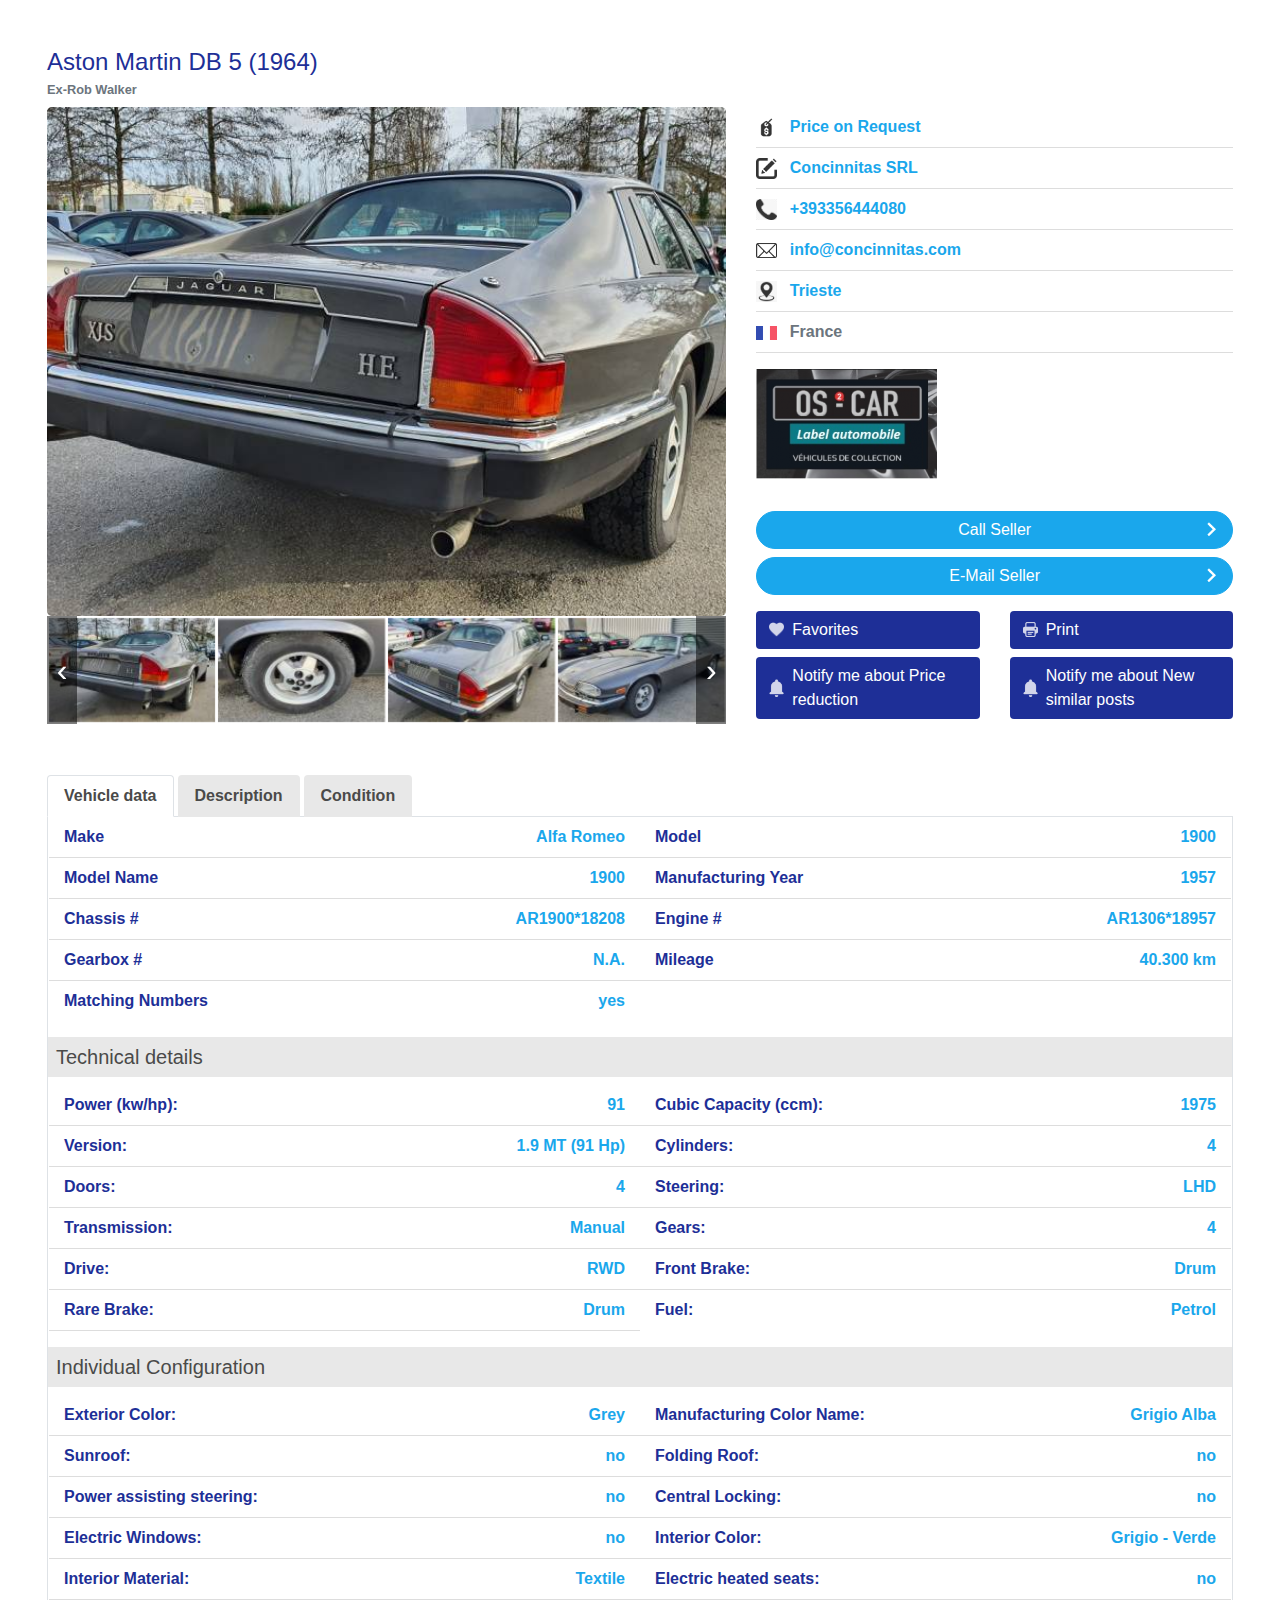
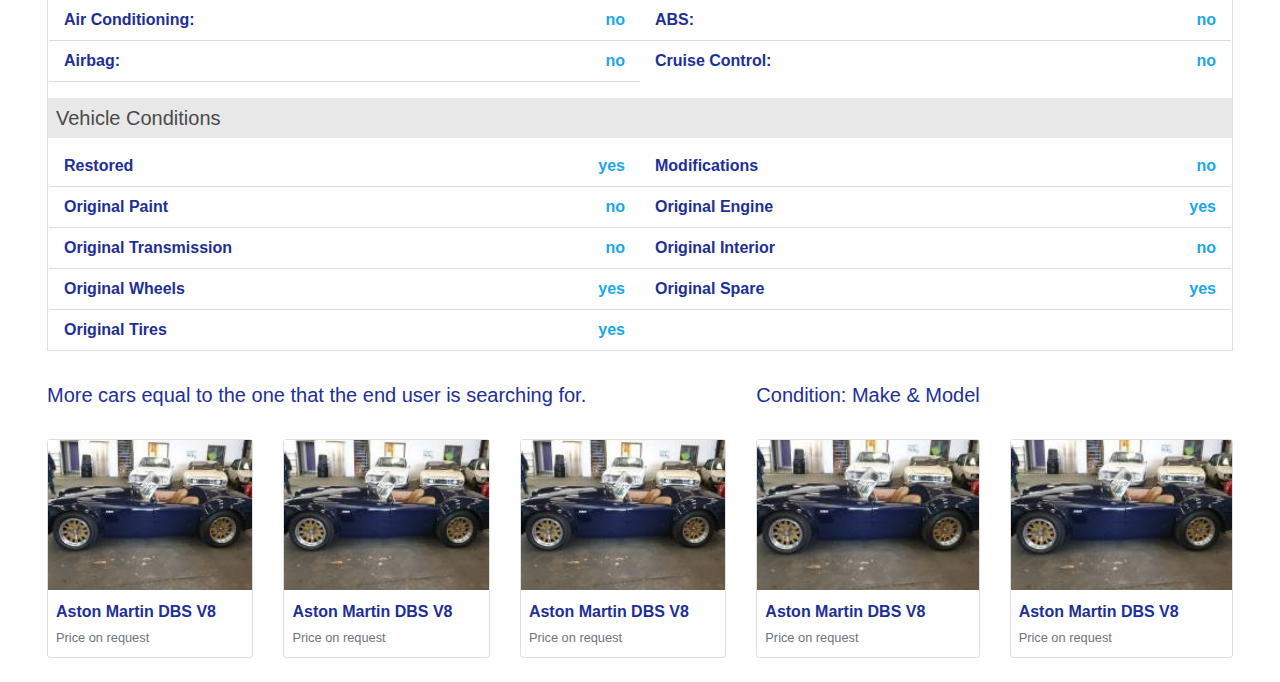
==== car-details.html @ 6ff7d3fe "add car details" ====
<!DOCTYPE html>
<html lang="en">

<head>
    <meta charset="UTF-8">
    <meta name="viewport" content="width=device-width, initial-scale=1.0">
    <link rel="stylesheet" href="css/libs/bootstrap.min.css">
    <link rel="stylesheet" href="css/libs/owl.carousel.min.css">
    <link rel="stylesheet" href="css/libs/owl.theme.default.min.css">
    <link rel="stylesheet" href="css/car-details.css">
    <title>Car Details</title>
</head>

<body>
    <!--Full width image-->
    <div class="image-full-width-container d-flex align-items-center justify-content-center">
        <img class="image" src="./imgs/car-details/1.jpg" alt="image">
    </div>


    <!--Start section_1 -->
    <section class="section_1 py-5">
        <div class="container">
            <h1 class="title h4 mb-0 main-color">Aston Martin DB 5 (1964)</h1>
            <small class="text-muted font-weight-600 mb-2 d-inline-block">Ex-Rob Walker</small>
            <div class="row justify-content-between">
                <!--Left Section (Image Gallery)-->
                <div class="col-md-7">
                    <!--Main Images-->
                    <div class="main-images overflow-hidden">
                        <div class="image w-100 active">
                            <img class="w-100 inner-img rounded-lg" src="./imgs/car-details/1.jpg" alt="image">
                            <img class="full-width p-2" src="./imgs/car-details/full-width.png" alt="open full width">
                        </div>
                        <div class="image w-100">
                            <img class="w-100 inner-img rounded-lg" src="./imgs/car-details/2.jpg" alt="image">
                            <img class="full-width p-2" src="./imgs/car-details/full-width.png" alt="open full width">
                        </div>
                        <div class="image w-100">
                            <img class="w-100 inner-img rounded-lg" src="./imgs/car-details/3.jpg" alt="image">
                            <img class="full-width p-2" src="./imgs/car-details/full-width.png" alt="open full width">
                        </div>
                        <div class="image w-100">
                            <img class="w-100 inner-img rounded-lg" src="./imgs/car-details/4.jpg" alt="image">
                            <img class="full-width p-2" src="./imgs/car-details/full-width.png" alt="open full width">
                        </div>
                        <div class="image w-100">
                            <img class="w-100 inner-img rounded-lg" src="./imgs/car-details/5.jpg" alt="image">
                            <img class="full-width p-2" src="./imgs/car-details/full-width.png" alt="open full width">
                        </div>
                        <div class="image w-100">
                            <img class="w-100 inner-img rounded-lg" src="./imgs/car-details/6.jpg" alt="image">
                            <img class="full-width p-2" src="./imgs/car-details/full-width.png" alt="open full width">
                        </div>
                        <div class="image w-100">
                            <img class="w-100 inner-img rounded-lg" src="./imgs/car-details/7.jpg" alt="image">
                            <img class="full-width p-2" src="./imgs/car-details/full-width.png" alt="open full width">
                        </div>
                    </div>
                    <!--Thumbnail Image-->
                    <div class="owl-carousel position-relative">
                        <div> <img class="image" src="./imgs/car-details/thumb_1.jpg" alt="image"> </div>
                        <div> <img class="image" src="./imgs/car-details/thumb_2.jpg" alt="image"> </div>
                        <div> <img class="image" src="./imgs/car-details/thumb_3.jpg" alt="image"> </div>
                        <div> <img class="image" src="./imgs/car-details/thumb_4.jpg" alt="image"> </div>
                        <div> <img class="image" src="./imgs/car-details/thumb_5.jpg" alt="image"> </div>
                        <div> <img class="image" src="./imgs/car-details/thumb_6.jpg" alt="image"> </div>
                        <div> <img class="image" src="./imgs/car-details/thumb_7.jpg" alt="image"> </div>
                    </div>
                </div>
                <!--Right Section-->
                <div class="col-md-5">
                    <ul class="list-unstyled list-items">
                        <li class="list-item py-2 font-weight-600">
                            <img class="icon mr-2" src="./imgs/car-details/price-icon.png" alt="icon">
                            <span class="text second-color">Price on Request</span>
                        </li>
                        <li class="list-item py-2 font-weight-600">
                            <img class="icon mr-2" src="./imgs/car-details/name-icon.png" alt="icon">
                            <span class="text second-color">Concinnitas SRL</span>
                        </li>
                        <li class="list-item py-2 font-weight-600">
                            <img class="icon mr-2" src="./imgs/car-details/phone-icon.png" alt="icon">
                            <span class="text second-color">+393356444080</span>
                        </li>
                        <li class="list-item py-2 font-weight-600">
                            <img class="icon mr-2" src="./imgs/car-details/email-icon.png" alt="icon">
                            <span class="text second-color">info@concinnitas.com</span>
                        </li>
                        <li class="list-item py-2 font-weight-600">
                            <img class="icon mr-2" src="./imgs/car-details/location-icon.png" alt="icon">
                            <span class="text second-color">Trieste</span>
                        </li>
                        <li class="list-item py-2 font-weight-600">
                            <img class="icon mr-2" src="./imgs/car-details/fr.png" alt="fr">
                            <span class="text font-weight-bold text-secondary">France</span>
                        </li>
                        <li class="list-item py-3 font-weight-600">
                            <img src="./imgs/car-details/logo.png" alt="logo">
                        </li>
                    </ul>
                    <!--Principal buttons-->
                    <div class="principal-buttons mb-3">
                        <a class="btn btn-primary btn-block rounded-pill mb-2 text-white position-relative">
                            Call Seller
                            <img class="chev-right" src="./imgs/car-details/chev-right.png" alt="chevron right">
                        </a>
                        <a class="btn btn-primary btn-block rounded-pill mb-2 text-white position-relative">
                            E-Mail Seller
                            <img class="chev-right" src="./imgs/car-details/chev-right.png" alt="chevron right">
                        </a>
                    </div>
                    <!--Secondary buttons-->
                    <div class="secondary-buttons">
                        <div class="row">
                            <!--button #1-->
                            <div class="col-6">
                                <a class="btn btn-block mb-2 text-white text-left d-flex align-items-center">
                                    <img class="icon mr-2" src="./imgs/car-details/favorite-icon.png" alt="favorite">
                                    Favorites
                                </a>
                            </div>
                            <!--button #2-->
                            <div class="col-6">
                                <a class="btn btn-block mb-2 text-white text-left d-flex align-items-center">
                                    <img class="icon mr-2" src="./imgs/car-details/print-icon.png" alt="favorite">
                                    Print
                                </a>
                            </div>
                            <!--button #3-->
                            <div class="col-6">
                                <a class="btn btn-block mb-2 text-white text-left d-flex align-items-center">
                                    <img class="icon mr-2" src="./imgs/car-details/notify-icon.png" alt="favorite">
                                    Notify me about Price reduction
                                </a>
                            </div>
                            <!--button #4-->
                            <div class="col-6">
                                <a class="btn btn-block mb-2 text-white text-left d-flex align-items-center">
                                    <img class="icon mr-2" src="./imgs/car-details/notify-icon.png" alt="favorite">
                                    Notify me about New similar posts
                                </a>
                            </div>
                        </div>
                    </div>
                </div>
            </div>
        </div>
    </section>
    <!--End section_1 -->


    <!--Start section_2-->
    <section class="section_2">
        <div class="container">
            <ul class="nav nav-tabs" id="myTab" role="tablist">
                <li class="nav-item mr-1" role="presentation">
                    <a class="nav-link font-weight-600 active" id="vehicle-data-tab" data-toggle="tab" href="#vehicle-data" role="tab"
                        aria-controls="vehicle-data" aria-selected="true">Vehicle data</a>
                </li>
                <li class="nav-item mr-1" role="presentation">
                    <a class="nav-link font-weight-600" id="description-tab" data-toggle="tab" href="#description" role="tab"
                        aria-controls="description" aria-selected="false">Description</a>
                </li>
                <li class="nav-item mr-1" role="presentation">
                    <a class="nav-link font-weight-600" id="condition-tab" data-toggle="tab" href="#condition" role="tab"
                        aria-controls="condition" aria-selected="false">Condition</a>
                </li>
            </ul>
            <div class="tab-content border-left border-right border-bottom mb-2" id="myTabContent">
                <!--Vehicle data Tab Content-->
                <div class="tab-pane fade show active" id="vehicle-data" role="tabpanel" aria-labelledby="vehicle-data-tab">
                    <!--Vehicle data-->
                    <ul class="list-items list-unstyled px-3 mb-0 row">
                        <li class="py-2 list_item d-flex justify-content-between col-6">
                            <span class="left-txt main-color font-weight-600">Make</span>
                            <span class="right-txt second-color font-weight-600">Alfa Romeo</span>
                        </li>
                        <li class="py-2 list_item d-flex justify-content-between col-6">
                            <span class="left-txt main-color font-weight-600">Model</span>
                            <span class="right-txt second-color font-weight-600">1900</span>
                        </li>
                        <li class="py-2 list_item d-flex justify-content-between col-6">
                            <span class="left-txt main-color font-weight-600">Model Name</span>
                            <span class="right-txt second-color font-weight-600">1900</span>
                        </li>
                        <li class="py-2 list_item d-flex justify-content-between col-6">
                            <span class="left-txt main-color font-weight-600">Manufacturing Year</span>
                            <span class="right-txt second-color font-weight-600">1957</span>
                        </li>
                        <li class="py-2 list_item d-flex justify-content-between col-6">
                            <span class="left-txt main-color font-weight-600">Chassis #</span>
                            <span class="right-txt second-color font-weight-600">AR1900*18208</span>
                        </li>
                        <li class="py-2 list_item d-flex justify-content-between col-6">
                            <span class="left-txt main-color font-weight-600">Engine #</span>
                            <span class="right-txt second-color font-weight-600">AR1306*18957</span>
                        </li>
                        <li class="py-2 list_item d-flex justify-content-between col-6">
                            <span class="left-txt main-color font-weight-600">Gearbox #</span>
                            <span class="right-txt second-color font-weight-600">N.A.</span>
                        </li>
                        <li class="py-2 list_item d-flex justify-content-between col-6">
                            <span class="left-txt main-color font-weight-600">Mileage</span>
                            <span class="right-txt second-color font-weight-600">40.300 km</span>
                        </li>
                        <li class="py-2 list_item d-flex justify-content-between col-6">
                            <span class="left-txt main-color font-weight-600">Matching Numbers</span>
                            <span class="right-txt second-color font-weight-600">yes</span>
                        </li>
                    </ul>
                    <!--Technical details-->
                    <h3 class="title h5 px-2 py-2 mt-3">Technical details</h3>
                    <ul class="list-items list-unstyled px-3 mb-0 row">
                        <li class="py-2 list_item d-flex justify-content-between col-6">
                            <span class="left-txt main-color font-weight-600">Power (kw/hp):</span>
                            <span class="right-txt second-color font-weight-600">91</span>
                        </li>
                        <li class="py-2 list_item d-flex justify-content-between col-6">
                            <span class="left-txt main-color font-weight-600">Cubic Capacity (ccm):</span>
                            <span class="right-txt second-color font-weight-600">1975</span>
                        </li>
                        <li class="py-2 list_item d-flex justify-content-between col-6">
                            <span class="left-txt main-color font-weight-600">Version:</span>
                            <span class="right-txt second-color font-weight-600">1.9 MT (91 Hp)</span>
                        </li>
                        <li class="py-2 list_item d-flex justify-content-between col-6">
                            <span class="left-txt main-color font-weight-600">Cylinders:</span>
                            <span class="right-txt second-color font-weight-600">4</span>
                        </li>
                        <li class="py-2 list_item d-flex justify-content-between col-6">
                            <span class="left-txt main-color font-weight-600">Doors:</span>
                            <span class="right-txt second-color font-weight-600">4</span>
                        </li>
                        <li class="py-2 list_item d-flex justify-content-between col-6">
                            <span class="left-txt main-color font-weight-600">Steering:</span>
                            <span class="right-txt second-color font-weight-600">LHD</span>
                        </li>
                        <li class="py-2 list_item d-flex justify-content-between col-6">
                            <span class="left-txt main-color font-weight-600">Transmission:</span>
                            <span class="right-txt second-color font-weight-600">Manual</span>
                        </li>
                        <li class="py-2 list_item d-flex justify-content-between col-6">
                            <span class="left-txt main-color font-weight-600">Gears:</span>
                            <span class="right-txt second-color font-weight-600">4</span>
                        </li>
                        <li class="py-2 list_item d-flex justify-content-between col-6">
                            <span class="left-txt main-color font-weight-600">Drive:</span>
                            <span class="right-txt second-color font-weight-600">RWD</span>
                        </li>
                        <li class="py-2 list_item d-flex justify-content-between col-6">
                            <span class="left-txt main-color font-weight-600">Front Brake:</span>
                            <span class="right-txt second-color font-weight-600">Drum</span>
                        </li>
                        <li class="py-2 list_item d-flex justify-content-between col-6">
                            <span class="left-txt main-color font-weight-600">Rare Brake:</span>
                            <span class="right-txt second-color font-weight-600">Drum</span>
                        </li>
                        <li class="py-2 list_item d-flex justify-content-between col-6">
                            <span class="left-txt main-color font-weight-600">Fuel:</span>
                            <span class="right-txt second-color font-weight-600">Petrol</span>
                        </li>
                    </ul>
                    <!--Individual Configuration-->
                    <h3 class="title h5 px-2 py-2 mt-3">Individual Configuration</h3>
                    <ul class="list-items list-unstyled px-3 mb-0 row">
                        <li class="py-2 list_item d-flex justify-content-between col-6">
                            <span class="left-txt main-color font-weight-600">Exterior Color:</span>
                            <span class="right-txt second-color font-weight-600">Grey</span>
                        </li>
                        <li class="py-2 list_item d-flex justify-content-between col-6">
                            <span class="left-txt main-color font-weight-600">Manufacturing Color Name:</span>
                            <span class="right-txt second-color font-weight-600">Grigio Alba</span>
                        </li>
                        <li class="py-2 list_item d-flex justify-content-between col-6">
                            <span class="left-txt main-color font-weight-600">Sunroof:</span>
                            <span class="right-txt second-color font-weight-600">no</span>
                        </li>
                        <li class="py-2 list_item d-flex justify-content-between col-6">
                            <span class="left-txt main-color font-weight-600">Folding Roof:</span>
                            <span class="right-txt second-color font-weight-600">no</span>
                        </li>
                        <li class="py-2 list_item d-flex justify-content-between col-6">
                            <span class="left-txt main-color font-weight-600">Power assisting steering:</span>
                            <span class="right-txt second-color font-weight-600">no</span>
                        </li>
                        <li class="py-2 list_item d-flex justify-content-between col-6">
                            <span class="left-txt main-color font-weight-600">Central Locking:</span>
                            <span class="right-txt second-color font-weight-600">no</span>
                        </li>
                        <li class="py-2 list_item d-flex justify-content-between col-6">
                            <span class="left-txt main-color font-weight-600">Electric Windows:</span>
                            <span class="right-txt second-color font-weight-600">no</span>
                        </li>
                        <li class="py-2 list_item d-flex justify-content-between col-6">
                            <span class="left-txt main-color font-weight-600">Interior Color:</span>
                            <span class="right-txt second-color font-weight-600">Grigio - Verde</span>
                        </li>
                        <li class="py-2 list_item d-flex justify-content-between col-6">
                            <span class="left-txt main-color font-weight-600">Interior Material:</span>
                            <span class="right-txt second-color font-weight-600">Textile</span>
                        </li>
                        <li class="py-2 list_item d-flex justify-content-between col-6">
                            <span class="left-txt main-color font-weight-600">Electric heated seats:</span>
                            <span class="right-txt second-color font-weight-600">no</span>
                        </li>
                        <li class="py-2 list_item d-flex justify-content-between col-6">
                            <span class="left-txt main-color font-weight-600">Air Conditioning:</span>
                            <span class="right-txt second-color font-weight-600">no</span>
                        </li>
                        <li class="py-2 list_item d-flex justify-content-between col-6">
                            <span class="left-txt main-color font-weight-600">ABS:</span>
                            <span class="right-txt second-color font-weight-600">no</span>
                        </li>
                        <li class="py-2 list_item d-flex justify-content-between col-6">
                            <span class="left-txt main-color font-weight-600">Airbag:</span>
                            <span class="right-txt second-color font-weight-600">no</span>
                        </li>
                        <li class="py-2 list_item d-flex justify-content-between col-6">
                            <span class="left-txt main-color font-weight-600">Cruise Control:</span>
                            <span class="right-txt second-color font-weight-600">no</span>
                        </li>
                    </ul>
                    <!--Vehicle Conditions-->
                    <h3 class="title h5 px-2 py-2 mt-3">Vehicle Conditions</h3>
                    <ul class="list-items list-unstyled px-3 mb-0 row">
                        <li class="py-2 list_item d-flex justify-content-between col-6">
                            <span class="left-txt main-color font-weight-600">Restored</span>
                            <span class="right-txt second-color font-weight-600">yes</span>
                        </li>
                        <li class="py-2 list_item d-flex justify-content-between col-6">
                            <span class="left-txt main-color font-weight-600">Modifications</span>
                            <span class="right-txt second-color font-weight-600">no</span>
                        </li>
                        <li class="py-2 list_item d-flex justify-content-between col-6">
                            <span class="left-txt main-color font-weight-600">Original Paint</span>
                            <span class="right-txt second-color font-weight-600">no</span>
                        </li>
                        <li class="py-2 list_item d-flex justify-content-between col-6">
                            <span class="left-txt main-color font-weight-600">Original Engine</span>
                            <span class="right-txt second-color font-weight-600">yes</span>
                        </li>
                        <li class="py-2 list_item d-flex justify-content-between col-6">
                            <span class="left-txt main-color font-weight-600">Original Transmission</span>
                            <span class="right-txt second-color font-weight-600">no</span>
                        </li>
                        <li class="py-2 list_item d-flex justify-content-between col-6">
                            <span class="left-txt main-color font-weight-600">Original Interior</span>
                            <span class="right-txt second-color font-weight-600">no</span>
                        </li>
                        <li class="py-2 list_item d-flex justify-content-between col-6">
                            <span class="left-txt main-color font-weight-600">Original Wheels</span>
                            <span class="right-txt second-color font-weight-600">yes</span>
                        </li>
                        <li class="py-2 list_item d-flex justify-content-between col-6">
                            <span class="left-txt main-color font-weight-600">Original Spare</span>
                            <span class="right-txt second-color font-weight-600">yes</span>
                        </li>
                        <li class="py-2 list_item d-flex justify-content-between col-6">
                            <span class="left-txt main-color font-weight-600">Original Tires</span>
                            <span class="right-txt second-color font-weight-600">yes</span>
                        </li>
                    </ul>
                </div>
                <!--description Tab Content-->
                <div class="tab-pane fade" id="description" role="tabpanel" aria-labelledby="description-tab">
                    <p class="second-color font-weight-600 p-3">
                        Alfa 1900 Super del 1957, elegibile Mille Miglia, Asi Targa Oro con targhe nere originali TS, libretto originale , libretto uso manutenzione, libretto delle riparazioni. E' un'esemplare straordinario con originali 40.300km da nuova, da noi conosciuto da 40anni, da almeno 30 ricoverata in esposizione in una concessionaria Alfa Romeo del Friuli. E' stata totalmente restaurata e tutto documentato, in quanto la Concessionaria dopo la chiusura ha lasciato la vettura ferma all'aperto per circa un anno. Non esiste un esemplare in queste condizioni!!!!. Vettura pronta all'uso. Recentissima omologazione FIVA
                    </p>
                </div>
                <!--condition Tab Content-->
                <div class="tab-pane fade" id="condition" role="tabpanel" aria-labelledby="condition-tab">
                    
                    <ul class="list-items list-unstyled px-3 mb-0 row">
                        <li class="py-2 list_item d-flex justify-content-between col-6">
                            <span class="left-txt main-color font-weight-600">Report:</span>
                            <span class="right-txt second-color font-weight-600">available</span>
                        </li>
                        <li class="py-2 list_item d-flex justify-content-between col-6">
                            <span class="left-txt main-color font-weight-600">Documents:</span>
                            <span class="right-txt second-color font-weight-600"></span>
                        </li>
                        <li class="py-2 list_item d-flex justify-content-between col-6">
                            <span class="left-txt main-color font-weight-600">Accident-free:</span>
                            <span class="right-txt second-color font-weight-600">yes</span>
                        </li>
                    </ul>
                    <!--Registrations-->
                    <h3 class="title h5 px-2 py-2 mt-3">Registrations</h3>
                    <ul class="list-items list-unstyled px-3 mb-0 row">
                        <li class="py-2 list_item d-flex justify-content-between col-6">
                            <span class="left-txt main-color font-weight-600">MOT:</span>
                            <span class="right-txt second-color font-weight-600">yes</span>
                        </li>
                        <li class="py-2 list_item d-flex justify-content-between col-6">
                            <span class="left-txt main-color font-weight-600">Historic License Plate:</span>
                            <span class="right-txt second-color font-weight-600">yes</span>
                        </li>
                        <li class="py-2 list_item d-flex justify-content-between col-6">
                            <span class="left-txt main-color font-weight-600">FIVA:</span>
                            <span class="right-txt second-color font-weight-600">yes</span>
                        </li>
                        <li class="py-2 list_item d-flex justify-content-between col-6">
                            <span class="left-txt main-color font-weight-600">FIA:</span>
                            <span class="right-txt second-color font-weight-600">n.a</span>
                        </li>
                    </ul>
                </div>
            </div>
        </div>
    </section>
    <!--End section_2-->


    <!--Start section_3-->
    <section class="section_3 py-4">
        <div class="container">
            <div class="row">
                <div class="col-lg-7 mb-3">
                    <h2 class="h5 main-color">More cars equal to the one that the end user is searching for.</h2>
                </div>
                <div class="col-lg-5 mb-3 d-none d-lg-block">
                    <h2 class="h5 main-color mb-3">Condition: Make & Model</h2>
                </div>
            </div>
            <div class="row">
                <!--Left Images-->
                <div class="col-lg-7 mb-4 mb-lg-0">
                    <div class="row h-100">
                        <!--Item #1-->
                        <div class="col-sm-4 mb-3 mb-sm-0">
                            <div class="card">
                                <div class="image">
                                    <img class="w-100" src="./imgs/car-details/image.jpg" alt="car">
                                </div>
                                <div class="px-2 py-2">
                                    <a href="#" class="main-color font-weight-600 h6 my-1 d-block">Aston Martin DBS V8</a>
                                    <small class="text-muted">Price on request</small>
                                </div>
                            </div>
                        </div>
                        <!--Item #2-->
                        <div class="col-sm-4 mb-3 mb-sm-0">
                            <div class="card">
                                <div class="image">
                                    <img class="w-100" src="./imgs/car-details/image.jpg" alt="car">
                                </div>
                                <div class="px-2 py-2">
                                    <a href="#" class="main-color font-weight-600 h6 my-1 d-block">Aston Martin DBS V8</a>
                                    <small class="text-muted">Price on request</small>
                                </div>
                            </div>
                        </div>
                        <!--Item #3-->
                        <div class="col-sm-4 mb-3 mb-sm-0">
                            <div class="card">
                                <div class="image">
                                    <img class="w-100" src="./imgs/car-details/image.jpg" alt="car">
                                </div>
                                <div class="px-2 py-2">
                                    <a href="#" class="main-color font-weight-600 h6 my-1 d-block">Aston Martin DBS V8</a>
                                    <small class="text-muted">Price on request</small>
                                </div>
                            </div>
                        </div>
                    </div>
                </div>
                <!--Right Images-->
                <div class="col-lg-5">
                    <h2 class="h5 main-color mb-3 d-block d-lg-none">Condition: Make & Model</h2>
                    <div class="row h-100">
                        <!--Item #1-->
                        <div class="col-sm-6 mb-3 mb-sm-0">
                            <div class="card">
                                <div class="image">
                                    <img class="w-100" src="./imgs/car-details/image.jpg" alt="car">
                                </div>
                                <div class="px-2 py-2">
                                    <a href="#" class="main-color font-weight-600 h6 my-1 d-block">Aston Martin DBS V8</a>
                                    <small class="text-muted">Price on request</small>
                                </div>
                            </div>
                        </div>
                        <!--Item #2-->
                        <div class="col-sm-6 mb-3 mb-sm-0">
                            <div class="card">
                                <div class="image">
                                    <img class="w-100" src="./imgs/car-details/image.jpg" alt="car">
                                </div>
                                <div class="px-2 py-2">
                                    <a href="#" class="main-color font-weight-600 h6 my-1 d-block">Aston Martin DBS V8</a>
                                    <small class="text-muted">Price on request</small>
                                </div>
                            </div>
                        </div>
                    </div>
                </div>
            </div>
        </div>
    </section>
    <!--End section_3-->


    <script src="js/libs/jquery-3.3.1.min.js"></script>
    <script src="js/libs/popper.min.js"></script>
    <script src="js/libs/bootstrap.min.js"></script>
    <script src="js/libs/owl.carousel.min.js"></script>
    <script src="js/custom.js"></script>
</body>

</html>
---- css/car-details.css ----
@media(min-width: 1200px) {
    .container {
        margin: 0 auto;
        max-width: 95%;
    }
}
@media(min-width: 576px) and (max-width: 1199px) {
    .container {
        margin: 0 auto;
        max-width: 95%;
    }
}
.font-weight-600
{
    font-weight: 600;
}
.main-color
{
    color: #1d2f97;
}
.second-color
{
    color: #1aa7ec;
}
.btn-primary,
.btn-primary:hover,
.btn-primary:active
{
    background-color: #1aa7ec !important;
    border-color: #1aa7ec !important;
    outline: none;
    box-shadow: none;
}

.image-full-width-container
{
    position: fixed;
    top: 0;
    left: 0;
    width: 100%;
    height: 100%;
    background-color: rgba(0,0,0,.8);
    z-index: 9999;
    transform: scale(0);
    transition: .3s;
    opacity: 0;
}
.image-full-width-container.show
{
    transform: scale(1);
    opacity: 1;
}
.image-full-width-container .image
{
    max-width: 100%;
}



/*Start section_1*/
.section_1 .owl-carousel .owl-item img
{
    padding: .1rem;
}
.section_1 .owl-carousel .owl-nav button.owl-prev
{
    position: absolute;
    top: 0;
    left: 0;
    font-size: 2rem;
    background: rgba(0,0,0,.5);
    width: 30px;
    height: 100%;
    color: #fff;
}
.section_1 .owl-carousel .owl-nav button.owl-next
{
    position: absolute;
    top: 0;
    right: 0;
    font-size: 2rem;
    background: rgba(0,0,0,.5);
    width: 30px;
    height: 100%;
    color: #fff;
}


.section_1 .main-images
{
    position: relative;
    
}
.section_1 .icon
{
    width: 21px;
    opacity: .8;
}
.section_1 .main-images .image
{
    position: absolute;
    top: 0;
    left: 0;
    transform: translateX(-100%);
    transition: .3s;
}
.section_1 .main-images .image.active
{
    position: relative;
    transform: translateX(0);
}
.section_1 .main-images .image.active ~ .image
{
    transform: translateX(100%);
}
.section_1 .main-images .image .inner-img
{
    height: 100%;
    object-fit: cover;
}
.section_1 .main-images .full-width
{
    position: absolute;
    top: 50%;
    left: 50%;
    transform: translate(-50%, -50%);
    cursor: pointer;
    background: rgba(0,0,0,.5);
    width: 50px;
    opacity: 0;
    transition: .2s;
}
.section_1 .main-images:hover .full-width
{
    opacity: 1;
}
.section_1 .list-item
{
    border-bottom: 1px solid #ddd;
}
.section_1 .list-item:last-of-type
{
    border-bottom: none;
}
.section_1 .principal-buttons .chev-right
{
    width: 10px;
    position: absolute;
    top: 50%;
    right: 1rem;
    transform: translateY(-50%);
}
.section_1 .secondary-buttons .btn
{
    background-color: #1e2f97;
}
.section_1 .secondary-buttons .icon
{
    width: 15px;
}
/*End section_1*/

/*Start section_2*/
.section_2 .list_item
{
    border-bottom: 1px solid #ddd;
}
.section_2 .list_item:last-of-type
{
    border-bottom: none;
}
.section_2 .title
{
    background-color: #e8e8e8;
    color: #4a4a49;
}
.section_2 .nav-tabs .nav-link
{
    background-color: #e8e8e8;
    color: #4a4a49;
}
.section_2 .nav-tabs .nav-link.active
{
    background-color: transparent;
}
/*End section_2*/

/*Start section_3*/
.section_3 .image
{
    height: 150px;
}
.section_3 .image img
{
    height: 100%;
    object-fit: cover;
}
@media (min-width: 992px) {
    .section_3 .card
    {
        height: 100%;
    }
}
/*End section_3*/
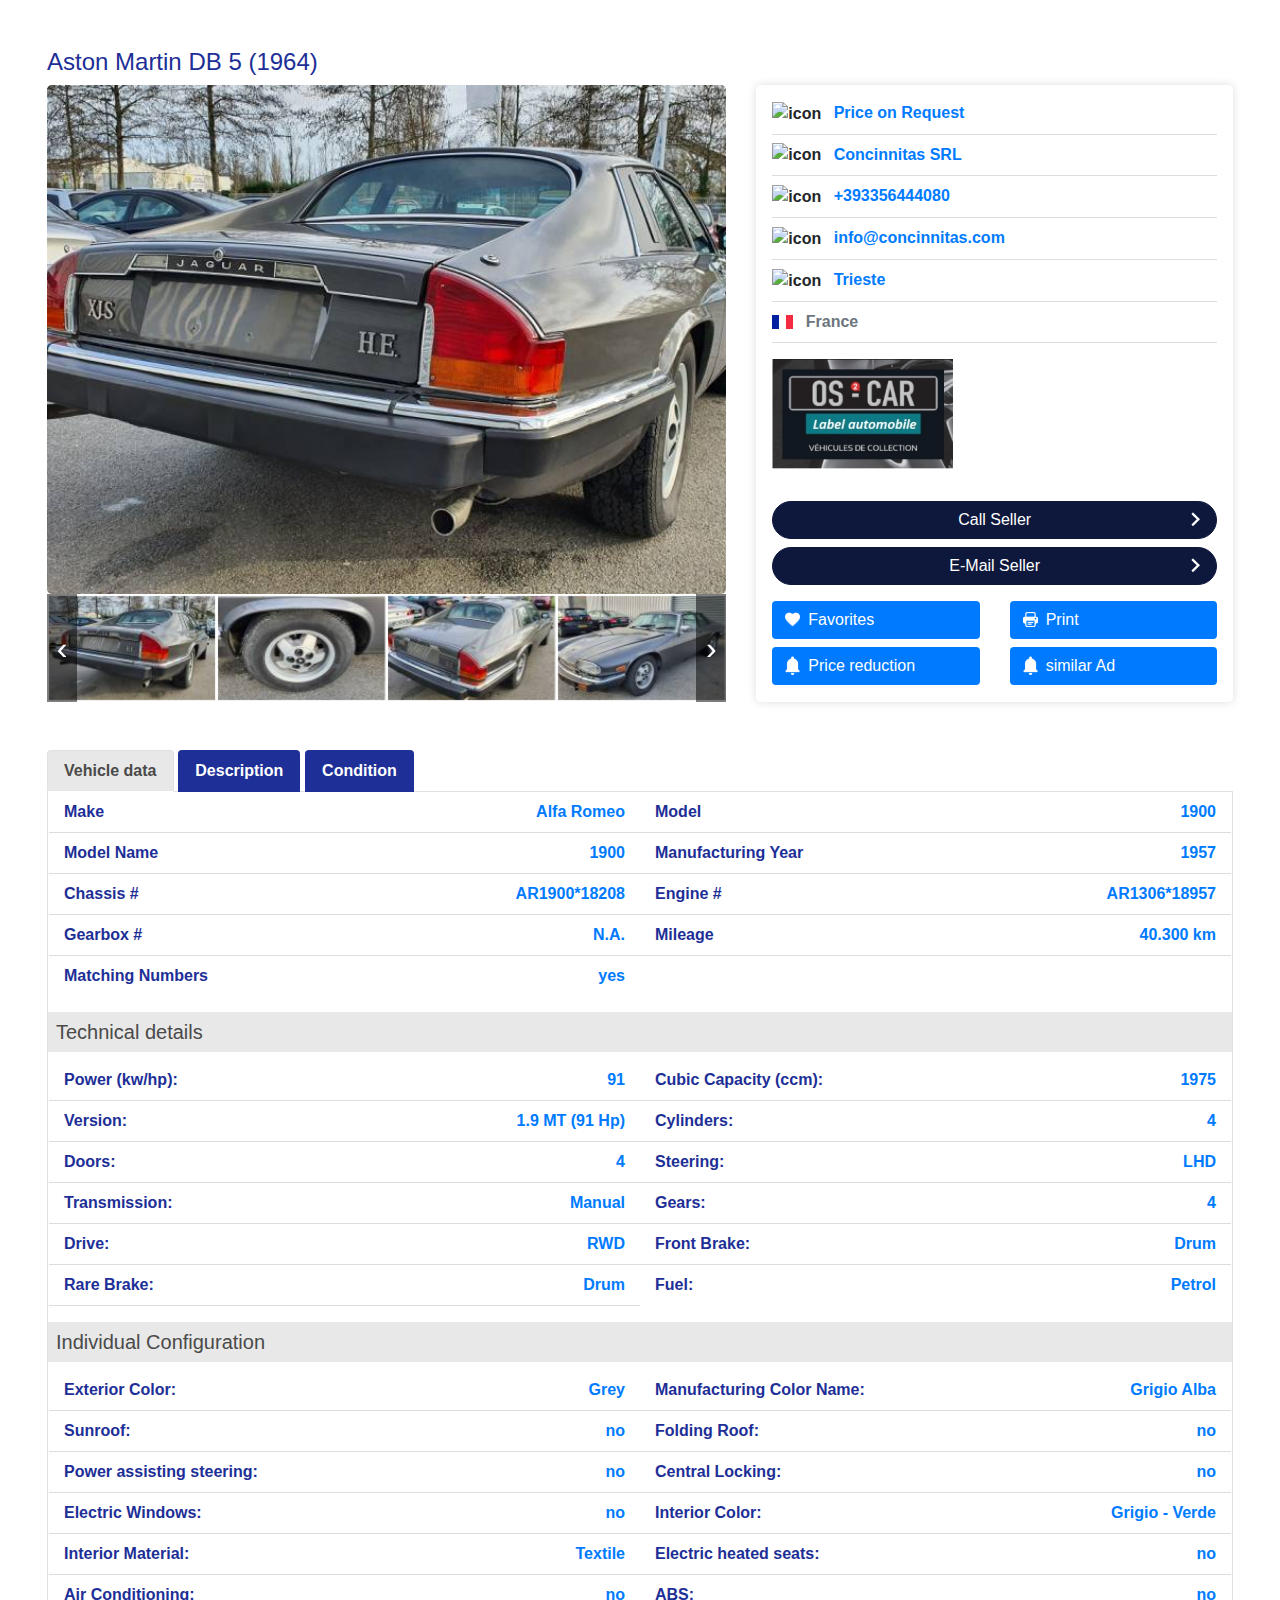
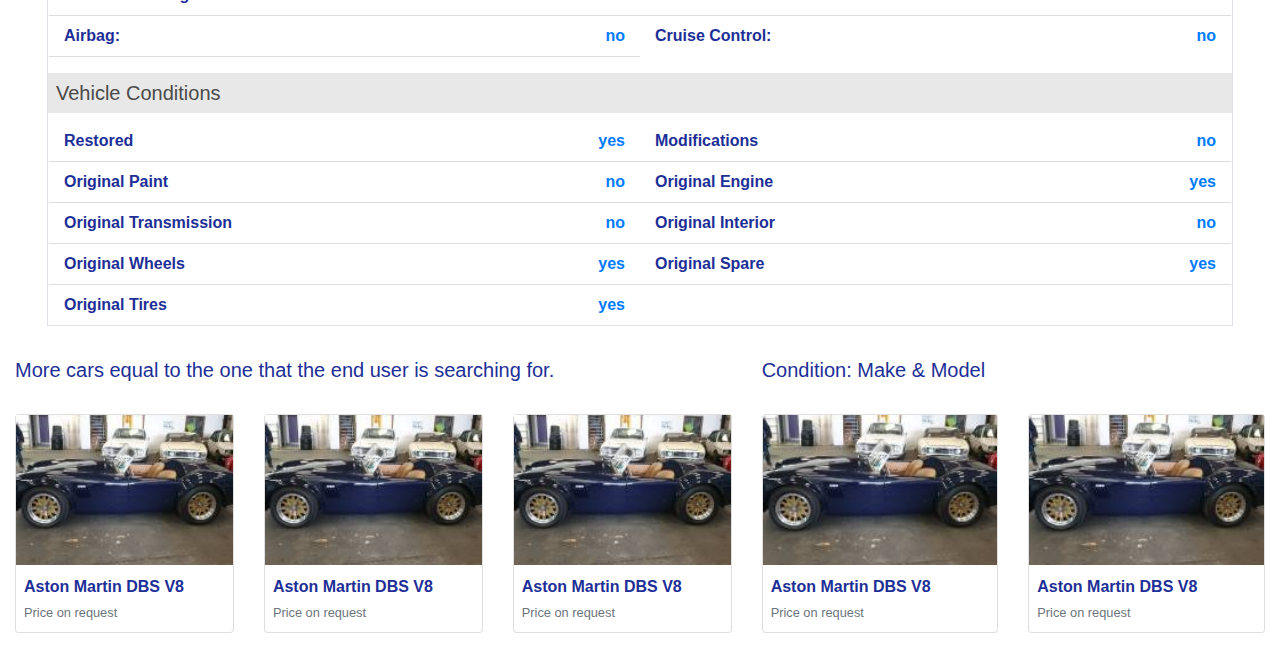
==== commit 83d7a22d: "fix issues and update pricing icons" ====
--- a/car-details.html
+++ b/car-details.html
@@ -21,11 +21,10 @@
     <!--Start section_1 -->
     <section class="section_1 py-5">
         <div class="container">
-            <h1 class="title h4 mb-0 main-color">Aston Martin DB 5 (1964)</h1>
-            <small class="text-muted font-weight-600 mb-2 d-inline-block">Ex-Rob Walker</small>
+            <h1 class="title h4 mb-0 main-color mb-2">Aston Martin DB 5 (1964)</h1>
             <div class="row justify-content-between">
                 <!--Left Section (Image Gallery)-->
-                <div class="col-md-7">
+                <div class="col-lg-7 mb-3 mb-lg-0">
                     <!--Main Images-->
                     <div class="main-images overflow-hidden">
                         <div class="image w-100 active">
@@ -69,77 +68,79 @@
                     </div>
                 </div>
                 <!--Right Section-->
-                <div class="col-md-5">
-                    <ul class="list-unstyled list-items">
-                        <li class="list-item py-2 font-weight-600">
-                            <img class="icon mr-2" src="./imgs/car-details/price-icon.png" alt="icon">
-                            <span class="text second-color">Price on Request</span>
-                        </li>
-                        <li class="list-item py-2 font-weight-600">
-                            <img class="icon mr-2" src="./imgs/car-details/name-icon.png" alt="icon">
-                            <span class="text second-color">Concinnitas SRL</span>
-                        </li>
-                        <li class="list-item py-2 font-weight-600">
-                            <img class="icon mr-2" src="./imgs/car-details/phone-icon.png" alt="icon">
-                            <span class="text second-color">+393356444080</span>
-                        </li>
-                        <li class="list-item py-2 font-weight-600">
-                            <img class="icon mr-2" src="./imgs/car-details/email-icon.png" alt="icon">
-                            <span class="text second-color">info@concinnitas.com</span>
-                        </li>
-                        <li class="list-item py-2 font-weight-600">
-                            <img class="icon mr-2" src="./imgs/car-details/location-icon.png" alt="icon">
-                            <span class="text second-color">Trieste</span>
-                        </li>
-                        <li class="list-item py-2 font-weight-600">
-                            <img class="icon mr-2" src="./imgs/car-details/fr.png" alt="fr">
-                            <span class="text font-weight-bold text-secondary">France</span>
-                        </li>
-                        <li class="list-item py-3 font-weight-600">
-                            <img src="./imgs/car-details/logo.png" alt="logo">
-                        </li>
-                    </ul>
-                    <!--Principal buttons-->
-                    <div class="principal-buttons mb-3">
-                        <a class="btn btn-primary btn-block rounded-pill mb-2 text-white position-relative">
-                            Call Seller
-                            <img class="chev-right" src="./imgs/car-details/chev-right.png" alt="chevron right">
-                        </a>
-                        <a class="btn btn-primary btn-block rounded-pill mb-2 text-white position-relative">
-                            E-Mail Seller
-                            <img class="chev-right" src="./imgs/car-details/chev-right.png" alt="chevron right">
-                        </a>
-                    </div>
-                    <!--Secondary buttons-->
-                    <div class="secondary-buttons">
-                        <div class="row">
-                            <!--button #1-->
-                            <div class="col-6">
-                                <a class="btn btn-block mb-2 text-white text-left d-flex align-items-center">
-                                    <img class="icon mr-2" src="./imgs/car-details/favorite-icon.png" alt="favorite">
-                                    Favorites
-                                </a>
-                            </div>
-                            <!--button #2-->
-                            <div class="col-6">
-                                <a class="btn btn-block mb-2 text-white text-left d-flex align-items-center">
-                                    <img class="icon mr-2" src="./imgs/car-details/print-icon.png" alt="favorite">
-                                    Print
-                                </a>
-                            </div>
-                            <!--button #3-->
-                            <div class="col-6">
-                                <a class="btn btn-block mb-2 text-white text-left d-flex align-items-center">
-                                    <img class="icon mr-2" src="./imgs/car-details/notify-icon.png" alt="favorite">
-                                    Notify me about Price reduction
-                                </a>
-                            </div>
-                            <!--button #4-->
-                            <div class="col-6">
-                                <a class="btn btn-block mb-2 text-white text-left d-flex align-items-center">
-                                    <img class="icon mr-2" src="./imgs/car-details/notify-icon.png" alt="favorite">
-                                    Notify me about New similar posts
-                                </a>
+                <div class="col-lg-5">
+                    <div class="inner-box px-3 py-2 rounded-lg h-100">
+                        <ul class="list-unstyled list-items">
+                            <li class="list-item py-2 font-weight-600">
+                                <img class="icon mr-2" src="./imgs/car-details/coins.png" alt="icon">
+                                <span class="text second-color">Price on Request</span>
+                            </li>
+                            <li class="list-item py-2 font-weight-600">
+                                <img class="icon mr-2" src="./imgs/car-details/car-key.png" alt="icon">
+                                <span class="text second-color">Concinnitas SRL</span>
+                            </li>
+                            <li class="list-item py-2 font-weight-600">
+                                <img class="icon mr-2" src="./imgs/car-details/contact.png" alt="icon">
+                                <span class="text second-color">+393356444080</span>
+                            </li>
+                            <li class="list-item py-2 font-weight-600">
+                                <img class="icon mr-2" src="./imgs/car-details/send.png" alt="icon">
+                                <span class="text second-color">info@concinnitas.com</span>
+                            </li>
+                            <li class="list-item py-2 font-weight-600">
+                                <img class="icon mr-2" src="./imgs/car-details/location.png" alt="icon">
+                                <span class="text second-color">Trieste</span>
+                            </li>
+                            <li class="list-item py-2 font-weight-600">
+                                <img class="icon mr-2" src="./imgs/car-details/fr.png" alt="fr">
+                                <span class="text font-weight-bold text-secondary">France</span>
+                            </li>
+                            <li class="list-item py-3 font-weight-600">
+                                <img src="./imgs/car-details/logo.png" alt="logo">
+                            </li>
+                        </ul>
+                        <!--Principal buttons-->
+                        <div class="principal-buttons mb-3">
+                            <a class="btn btn-primary btn-block rounded-pill mb-2 text-white position-relative">
+                                Call Seller
+                                <img class="chev-right" src="./imgs/car-details/chev-right.png" alt="chevron right">
+                            </a>
+                            <a class="btn btn-primary btn-block rounded-pill mb-2 text-white position-relative">
+                                E-Mail Seller
+                                <img class="chev-right" src="./imgs/car-details/chev-right.png" alt="chevron right">
+                            </a>
+                        </div>
+                        <!--Secondary buttons-->
+                        <div class="secondary-buttons">
+                            <div class="row">
+                                <!--button #1-->
+                                <div class="col-6">
+                                    <a class="btn btn-block mb-2 text-white text-left d-flex align-items-center">
+                                        <img class="icon mr-2" src="./imgs/car-details/favorite-icon.png" alt="favorite">
+                                        Favorites
+                                    </a>
+                                </div>
+                                <!--button #2-->
+                                <div class="col-6">
+                                    <a class="btn btn-block mb-2 text-white text-left d-flex align-items-center">
+                                        <img class="icon mr-2" src="./imgs/car-details/print-icon.png" alt="favorite">
+                                        Print
+                                    </a>
+                                </div>
+                                <!--button #3-->
+                                <div class="col-6">
+                                    <a class="btn btn-block mb-2 text-white text-left d-flex align-items-center">
+                                        <img class="icon mr-2" src="./imgs/car-details/notify-icon.png" alt="favorite">
+                                        Price reduction
+                                    </a>
+                                </div>
+                                <!--button #4-->
+                                <div class="col-6">
+                                    <a class="btn btn-block mb-2 text-white text-left d-flex align-items-center">
+                                        <img class="icon mr-2" src="./imgs/car-details/notify-icon.png" alt="favorite">
+                                        similar Ad
+                                    </a>
+                                </div>
                             </div>
                         </div>
                     </div>
@@ -154,15 +155,15 @@
     <section class="section_2">
         <div class="container">
             <ul class="nav nav-tabs" id="myTab" role="tablist">
-                <li class="nav-item mr-1" role="presentation">
+                <li class="nav-item" role="presentation">
                     <a class="nav-link font-weight-600 active" id="vehicle-data-tab" data-toggle="tab" href="#vehicle-data" role="tab"
                         aria-controls="vehicle-data" aria-selected="true">Vehicle data</a>
                 </li>
-                <li class="nav-item mr-1" role="presentation">
+                <li class="nav-item" role="presentation">
                     <a class="nav-link font-weight-600" id="description-tab" data-toggle="tab" href="#description" role="tab"
                         aria-controls="description" aria-selected="false">Description</a>
                 </li>
-                <li class="nav-item mr-1" role="presentation">
+                <li class="nav-item" role="presentation">
                     <a class="nav-link font-weight-600" id="condition-tab" data-toggle="tab" href="#condition" role="tab"
                         aria-controls="condition" aria-selected="false">Condition</a>
                 </li>
@@ -172,39 +173,39 @@
                 <div class="tab-pane fade show active" id="vehicle-data" role="tabpanel" aria-labelledby="vehicle-data-tab">
                     <!--Vehicle data-->
                     <ul class="list-items list-unstyled px-3 mb-0 row">
-                        <li class="py-2 list_item d-flex justify-content-between col-6">
+                        <li class="py-2 list_item d-flex justify-content-between col-sm-6">
                             <span class="left-txt main-color font-weight-600">Make</span>
                             <span class="right-txt second-color font-weight-600">Alfa Romeo</span>
                         </li>
-                        <li class="py-2 list_item d-flex justify-content-between col-6">
+                        <li class="py-2 list_item d-flex justify-content-between col-sm-6">
                             <span class="left-txt main-color font-weight-600">Model</span>
                             <span class="right-txt second-color font-weight-600">1900</span>
                         </li>
-                        <li class="py-2 list_item d-flex justify-content-between col-6">
+                        <li class="py-2 list_item d-flex justify-content-between col-sm-6">
                             <span class="left-txt main-color font-weight-600">Model Name</span>
                             <span class="right-txt second-color font-weight-600">1900</span>
                         </li>
-                        <li class="py-2 list_item d-flex justify-content-between col-6">
+                        <li class="py-2 list_item d-flex justify-content-between col-sm-6">
                             <span class="left-txt main-color font-weight-600">Manufacturing Year</span>
                             <span class="right-txt second-color font-weight-600">1957</span>
                         </li>
-                        <li class="py-2 list_item d-flex justify-content-between col-6">
+                        <li class="py-2 list_item d-flex justify-content-between col-sm-6">
                             <span class="left-txt main-color font-weight-600">Chassis #</span>
                             <span class="right-txt second-color font-weight-600">AR1900*18208</span>
                         </li>
-                        <li class="py-2 list_item d-flex justify-content-between col-6">
+                        <li class="py-2 list_item d-flex justify-content-between col-sm-6">
                             <span class="left-txt main-color font-weight-600">Engine #</span>
                             <span class="right-txt second-color font-weight-600">AR1306*18957</span>
                         </li>
-                        <li class="py-2 list_item d-flex justify-content-between col-6">
+                        <li class="py-2 list_item d-flex justify-content-between col-sm-6">
                             <span class="left-txt main-color font-weight-600">Gearbox #</span>
                             <span class="right-txt second-color font-weight-600">N.A.</span>
                         </li>
-                        <li class="py-2 list_item d-flex justify-content-between col-6">
+                        <li class="py-2 list_item d-flex justify-content-between col-sm-6">
                             <span class="left-txt main-color font-weight-600">Mileage</span>
                             <span class="right-txt second-color font-weight-600">40.300 km</span>
                         </li>
-                        <li class="py-2 list_item d-flex justify-content-between col-6">
+                        <li class="py-2 list_item d-flex justify-content-between col-sm-6">
                             <span class="left-txt main-color font-weight-600">Matching Numbers</span>
                             <span class="right-txt second-color font-weight-600">yes</span>
                         </li>
@@ -212,51 +213,51 @@
                     <!--Technical details-->
                     <h3 class="title h5 px-2 py-2 mt-3">Technical details</h3>
                     <ul class="list-items list-unstyled px-3 mb-0 row">
-                        <li class="py-2 list_item d-flex justify-content-between col-6">
+                        <li class="py-2 list_item d-flex justify-content-between col-sm-6">
                             <span class="left-txt main-color font-weight-600">Power (kw/hp):</span>
                             <span class="right-txt second-color font-weight-600">91</span>
                         </li>
-                        <li class="py-2 list_item d-flex justify-content-between col-6">
+                        <li class="py-2 list_item d-flex justify-content-between col-sm-6">
                             <span class="left-txt main-color font-weight-600">Cubic Capacity (ccm):</span>
                             <span class="right-txt second-color font-weight-600">1975</span>
                         </li>
-                        <li class="py-2 list_item d-flex justify-content-between col-6">
+                        <li class="py-2 list_item d-flex justify-content-between col-sm-6">
                             <span class="left-txt main-color font-weight-600">Version:</span>
                             <span class="right-txt second-color font-weight-600">1.9 MT (91 Hp)</span>
                         </li>
-                        <li class="py-2 list_item d-flex justify-content-between col-6">
+                        <li class="py-2 list_item d-flex justify-content-between col-sm-6">
                             <span class="left-txt main-color font-weight-600">Cylinders:</span>
                             <span class="right-txt second-color font-weight-600">4</span>
                         </li>
-                        <li class="py-2 list_item d-flex justify-content-between col-6">
+                        <li class="py-2 list_item d-flex justify-content-between col-sm-6">
                             <span class="left-txt main-color font-weight-600">Doors:</span>
                             <span class="right-txt second-color font-weight-600">4</span>
                         </li>
-                        <li class="py-2 list_item d-flex justify-content-between col-6">
+                        <li class="py-2 list_item d-flex justify-content-between col-sm-6">
                             <span class="left-txt main-color font-weight-600">Steering:</span>
                             <span class="right-txt second-color font-weight-600">LHD</span>
                         </li>
-                        <li class="py-2 list_item d-flex justify-content-between col-6">
+                        <li class="py-2 list_item d-flex justify-content-between col-sm-6">
                             <span class="left-txt main-color font-weight-600">Transmission:</span>
                             <span class="right-txt second-color font-weight-600">Manual</span>
                         </li>
-                        <li class="py-2 list_item d-flex justify-content-between col-6">
+                        <li class="py-2 list_item d-flex justify-content-between col-sm-6">
                             <span class="left-txt main-color font-weight-600">Gears:</span>
                             <span class="right-txt second-color font-weight-600">4</span>
                         </li>
-                        <li class="py-2 list_item d-flex justify-content-between col-6">
+                        <li class="py-2 list_item d-flex justify-content-between col-sm-6">
                             <span class="left-txt main-color font-weight-600">Drive:</span>
                             <span class="right-txt second-color font-weight-600">RWD</span>
                         </li>
-                        <li class="py-2 list_item d-flex justify-content-between col-6">
+                        <li class="py-2 list_item d-flex justify-content-between col-sm-6">
                             <span class="left-txt main-color font-weight-600">Front Brake:</span>
                             <span class="right-txt second-color font-weight-600">Drum</span>
                         </li>
-                        <li class="py-2 list_item d-flex justify-content-between col-6">
+                        <li class="py-2 list_item d-flex justify-content-between col-sm-6">
                             <span class="left-txt main-color font-weight-600">Rare Brake:</span>
                             <span class="right-txt second-color font-weight-600">Drum</span>
                         </li>
-                        <li class="py-2 list_item d-flex justify-content-between col-6">
+                        <li class="py-2 list_item d-flex justify-content-between col-sm-6">
                             <span class="left-txt main-color font-weight-600">Fuel:</span>
                             <span class="right-txt second-color font-weight-600">Petrol</span>
                         </li>
@@ -264,59 +265,59 @@
                     <!--Individual Configuration-->
                     <h3 class="title h5 px-2 py-2 mt-3">Individual Configuration</h3>
                     <ul class="list-items list-unstyled px-3 mb-0 row">
-                        <li class="py-2 list_item d-flex justify-content-between col-6">
+                        <li class="py-2 list_item d-flex justify-content-between col-sm-6">
                             <span class="left-txt main-color font-weight-600">Exterior Color:</span>
                             <span class="right-txt second-color font-weight-600">Grey</span>
                         </li>
-                        <li class="py-2 list_item d-flex justify-content-between col-6">
+                        <li class="py-2 list_item d-flex justify-content-between col-sm-6">
                             <span class="left-txt main-color font-weight-600">Manufacturing Color Name:</span>
                             <span class="right-txt second-color font-weight-600">Grigio Alba</span>
                         </li>
-                        <li class="py-2 list_item d-flex justify-content-between col-6">
+                        <li class="py-2 list_item d-flex justify-content-between col-sm-6">
                             <span class="left-txt main-color font-weight-600">Sunroof:</span>
                             <span class="right-txt second-color font-weight-600">no</span>
                         </li>
-                        <li class="py-2 list_item d-flex justify-content-between col-6">
+                        <li class="py-2 list_item d-flex justify-content-between col-sm-6">
                             <span class="left-txt main-color font-weight-600">Folding Roof:</span>
                             <span class="right-txt second-color font-weight-600">no</span>
                         </li>
-                        <li class="py-2 list_item d-flex justify-content-between col-6">
+                        <li class="py-2 list_item d-flex justify-content-between col-sm-6">
                             <span class="left-txt main-color font-weight-600">Power assisting steering:</span>
                             <span class="right-txt second-color font-weight-600">no</span>
                         </li>
-                        <li class="py-2 list_item d-flex justify-content-between col-6">
+                        <li class="py-2 list_item d-flex justify-content-between col-sm-6">
                             <span class="left-txt main-color font-weight-600">Central Locking:</span>
                             <span class="right-txt second-color font-weight-600">no</span>
                         </li>
-                        <li class="py-2 list_item d-flex justify-content-between col-6">
+                        <li class="py-2 list_item d-flex justify-content-between col-sm-6">
                             <span class="left-txt main-color font-weight-600">Electric Windows:</span>
                             <span class="right-txt second-color font-weight-600">no</span>
                         </li>
-                        <li class="py-2 list_item d-flex justify-content-between col-6">
+                        <li class="py-2 list_item d-flex justify-content-between col-sm-6">
                             <span class="left-txt main-color font-weight-600">Interior Color:</span>
                             <span class="right-txt second-color font-weight-600">Grigio - Verde</span>
                         </li>
-                        <li class="py-2 list_item d-flex justify-content-between col-6">
+                        <li class="py-2 list_item d-flex justify-content-between col-sm-6">
                             <span class="left-txt main-color font-weight-600">Interior Material:</span>
                             <span class="right-txt second-color font-weight-600">Textile</span>
                         </li>
-                        <li class="py-2 list_item d-flex justify-content-between col-6">
+                        <li class="py-2 list_item d-flex justify-content-between col-sm-6">
                             <span class="left-txt main-color font-weight-600">Electric heated seats:</span>
                             <span class="right-txt second-color font-weight-600">no</span>
                         </li>
-                        <li class="py-2 list_item d-flex justify-content-between col-6">
+                        <li class="py-2 list_item d-flex justify-content-between col-sm-6">
                             <span class="left-txt main-color font-weight-600">Air Conditioning:</span>
                             <span class="right-txt second-color font-weight-600">no</span>
                         </li>
-                        <li class="py-2 list_item d-flex justify-content-between col-6">
+                        <li class="py-2 list_item d-flex justify-content-between col-sm-6">
                             <span class="left-txt main-color font-weight-600">ABS:</span>
                             <span class="right-txt second-color font-weight-600">no</span>
                         </li>
-                        <li class="py-2 list_item d-flex justify-content-between col-6">
+                        <li class="py-2 list_item d-flex justify-content-between col-sm-6">
                             <span class="left-txt main-color font-weight-600">Airbag:</span>
                             <span class="right-txt second-color font-weight-600">no</span>
                         </li>
-                        <li class="py-2 list_item d-flex justify-content-between col-6">
+                        <li class="py-2 list_item d-flex justify-content-between col-sm-6">
                             <span class="left-txt main-color font-weight-600">Cruise Control:</span>
                             <span class="right-txt second-color font-weight-600">no</span>
                         </li>
@@ -324,39 +325,39 @@
                     <!--Vehicle Conditions-->
                     <h3 class="title h5 px-2 py-2 mt-3">Vehicle Conditions</h3>
                     <ul class="list-items list-unstyled px-3 mb-0 row">
-                        <li class="py-2 list_item d-flex justify-content-between col-6">
+                        <li class="py-2 list_item d-flex justify-content-between col-sm-6">
                             <span class="left-txt main-color font-weight-600">Restored</span>
                             <span class="right-txt second-color font-weight-600">yes</span>
                         </li>
-                        <li class="py-2 list_item d-flex justify-content-between col-6">
+                        <li class="py-2 list_item d-flex justify-content-between col-sm-6">
                             <span class="left-txt main-color font-weight-600">Modifications</span>
                             <span class="right-txt second-color font-weight-600">no</span>
                         </li>
-                        <li class="py-2 list_item d-flex justify-content-between col-6">
+                        <li class="py-2 list_item d-flex justify-content-between col-sm-6">
                             <span class="left-txt main-color font-weight-600">Original Paint</span>
                             <span class="right-txt second-color font-weight-600">no</span>
                         </li>
-                        <li class="py-2 list_item d-flex justify-content-between col-6">
+                        <li class="py-2 list_item d-flex justify-content-between col-sm-6">
                             <span class="left-txt main-color font-weight-600">Original Engine</span>
                             <span class="right-txt second-color font-weight-600">yes</span>
                         </li>
-                        <li class="py-2 list_item d-flex justify-content-between col-6">
+                        <li class="py-2 list_item d-flex justify-content-between col-sm-6">
                             <span class="left-txt main-color font-weight-600">Original Transmission</span>
                             <span class="right-txt second-color font-weight-600">no</span>
                         </li>
-                        <li class="py-2 list_item d-flex justify-content-between col-6">
+                        <li class="py-2 list_item d-flex justify-content-between col-sm-6">
                             <span class="left-txt main-color font-weight-600">Original Interior</span>
                             <span class="right-txt second-color font-weight-600">no</span>
                         </li>
-                        <li class="py-2 list_item d-flex justify-content-between col-6">
+                        <li class="py-2 list_item d-flex justify-content-between col-sm-6">
                             <span class="left-txt main-color font-weight-600">Original Wheels</span>
                             <span class="right-txt second-color font-weight-600">yes</span>
                         </li>
-                        <li class="py-2 list_item d-flex justify-content-between col-6">
+                        <li class="py-2 list_item d-flex justify-content-between col-sm-6">
                             <span class="left-txt main-color font-weight-600">Original Spare</span>
                             <span class="right-txt second-color font-weight-600">yes</span>
                         </li>
-                        <li class="py-2 list_item d-flex justify-content-between col-6">
+                        <li class="py-2 list_item d-flex justify-content-between col-sm-6">
                             <span class="left-txt main-color font-weight-600">Original Tires</span>
                             <span class="right-txt second-color font-weight-600">yes</span>
                         </li>
@@ -372,15 +373,15 @@
                 <div class="tab-pane fade" id="condition" role="tabpanel" aria-labelledby="condition-tab">
                     
                     <ul class="list-items list-unstyled px-3 mb-0 row">
-                        <li class="py-2 list_item d-flex justify-content-between col-6">
+                        <li class="py-2 list_item d-flex justify-content-between col-sm-6">
                             <span class="left-txt main-color font-weight-600">Report:</span>
                             <span class="right-txt second-color font-weight-600">available</span>
                         </li>
-                        <li class="py-2 list_item d-flex justify-content-between col-6">
+                        <li class="py-2 list_item d-flex justify-content-between col-sm-6">
                             <span class="left-txt main-color font-weight-600">Documents:</span>
                             <span class="right-txt second-color font-weight-600"></span>
                         </li>
-                        <li class="py-2 list_item d-flex justify-content-between col-6">
+                        <li class="py-2 list_item d-flex justify-content-between col-sm-6">
                             <span class="left-txt main-color font-weight-600">Accident-free:</span>
                             <span class="right-txt second-color font-weight-600">yes</span>
                         </li>
@@ -388,19 +389,19 @@
                     <!--Registrations-->
                     <h3 class="title h5 px-2 py-2 mt-3">Registrations</h3>
                     <ul class="list-items list-unstyled px-3 mb-0 row">
-                        <li class="py-2 list_item d-flex justify-content-between col-6">
+                        <li class="py-2 list_item d-flex justify-content-between col-sm-6">
                             <span class="left-txt main-color font-weight-600">MOT:</span>
                             <span class="right-txt second-color font-weight-600">yes</span>
                         </li>
-                        <li class="py-2 list_item d-flex justify-content-between col-6">
+                        <li class="py-2 list_item d-flex justify-content-between col-sm-6">
                             <span class="left-txt main-color font-weight-600">Historic License Plate:</span>
                             <span class="right-txt second-color font-weight-600">yes</span>
                         </li>
-                        <li class="py-2 list_item d-flex justify-content-between col-6">
+                        <li class="py-2 list_item d-flex justify-content-between col-sm-6">
                             <span class="left-txt main-color font-weight-600">FIVA:</span>
                             <span class="right-txt second-color font-weight-600">yes</span>
                         </li>
-                        <li class="py-2 list_item d-flex justify-content-between col-6">
+                        <li class="py-2 list_item d-flex justify-content-between col-sm-6">
                             <span class="left-txt main-color font-weight-600">FIA:</span>
                             <span class="right-txt second-color font-weight-600">n.a</span>
                         </li>
@@ -414,7 +415,7 @@
 
     <!--Start section_3-->
     <section class="section_3 py-4">
-        <div class="container">
+        <div class="container-fluid">
             <div class="row">
                 <div class="col-lg-7 mb-3">
                     <h2 class="h5 main-color">More cars equal to the one that the end user is searching for.</h2>
--- a/css/car-details.css
+++ b/css/car-details.css
@@ -20,14 +20,14 @@
 }
 .second-color
 {
-    color: #1aa7ec;
+    color: #007bff;
 }
 .btn-primary,
 .btn-primary:hover,
 .btn-primary:active
 {
-    background-color: #1aa7ec !important;
-    border-color: #1aa7ec !important;
+    background-color: #0E183C !important;
+    border-color: #0E183C !important;
     outline: none;
     box-shadow: none;
 }
@@ -58,6 +58,10 @@
 
 
 /*Start section_1*/
+.section_1 .inner-box
+{
+    box-shadow: 0px 0px 10px #ddd;
+}
 .section_1 .owl-carousel .owl-item img
 {
     padding: .1rem;
@@ -94,7 +98,6 @@
 .section_1 .icon
 {
     width: 21px;
-    opacity: .8;
 }
 .section_1 .main-images .image
 {
@@ -152,7 +155,7 @@
 }
 .section_1 .secondary-buttons .btn
 {
-    background-color: #1e2f97;
+    background-color: #007bff;
 }
 .section_1 .secondary-buttons .icon
 {
@@ -176,12 +179,21 @@
 }
 .section_2 .nav-tabs .nav-link
 {
+    background-color: #1e2f97;
+    color: #fff;
+    margin-right: .3rem;
+}
+.section_2 .nav-tabs .nav-link.active
+{
     background-color: #e8e8e8;
     color: #4a4a49;
 }
-.section_2 .nav-tabs .nav-link.active
-{
-    background-color: transparent;
+@media (max-width: 767px) {
+    .section_2 .nav-tabs .nav-link
+    {
+        font-size: .76rem;
+        margin-right: 0;
+    }
 }
 /*End section_2*/
 
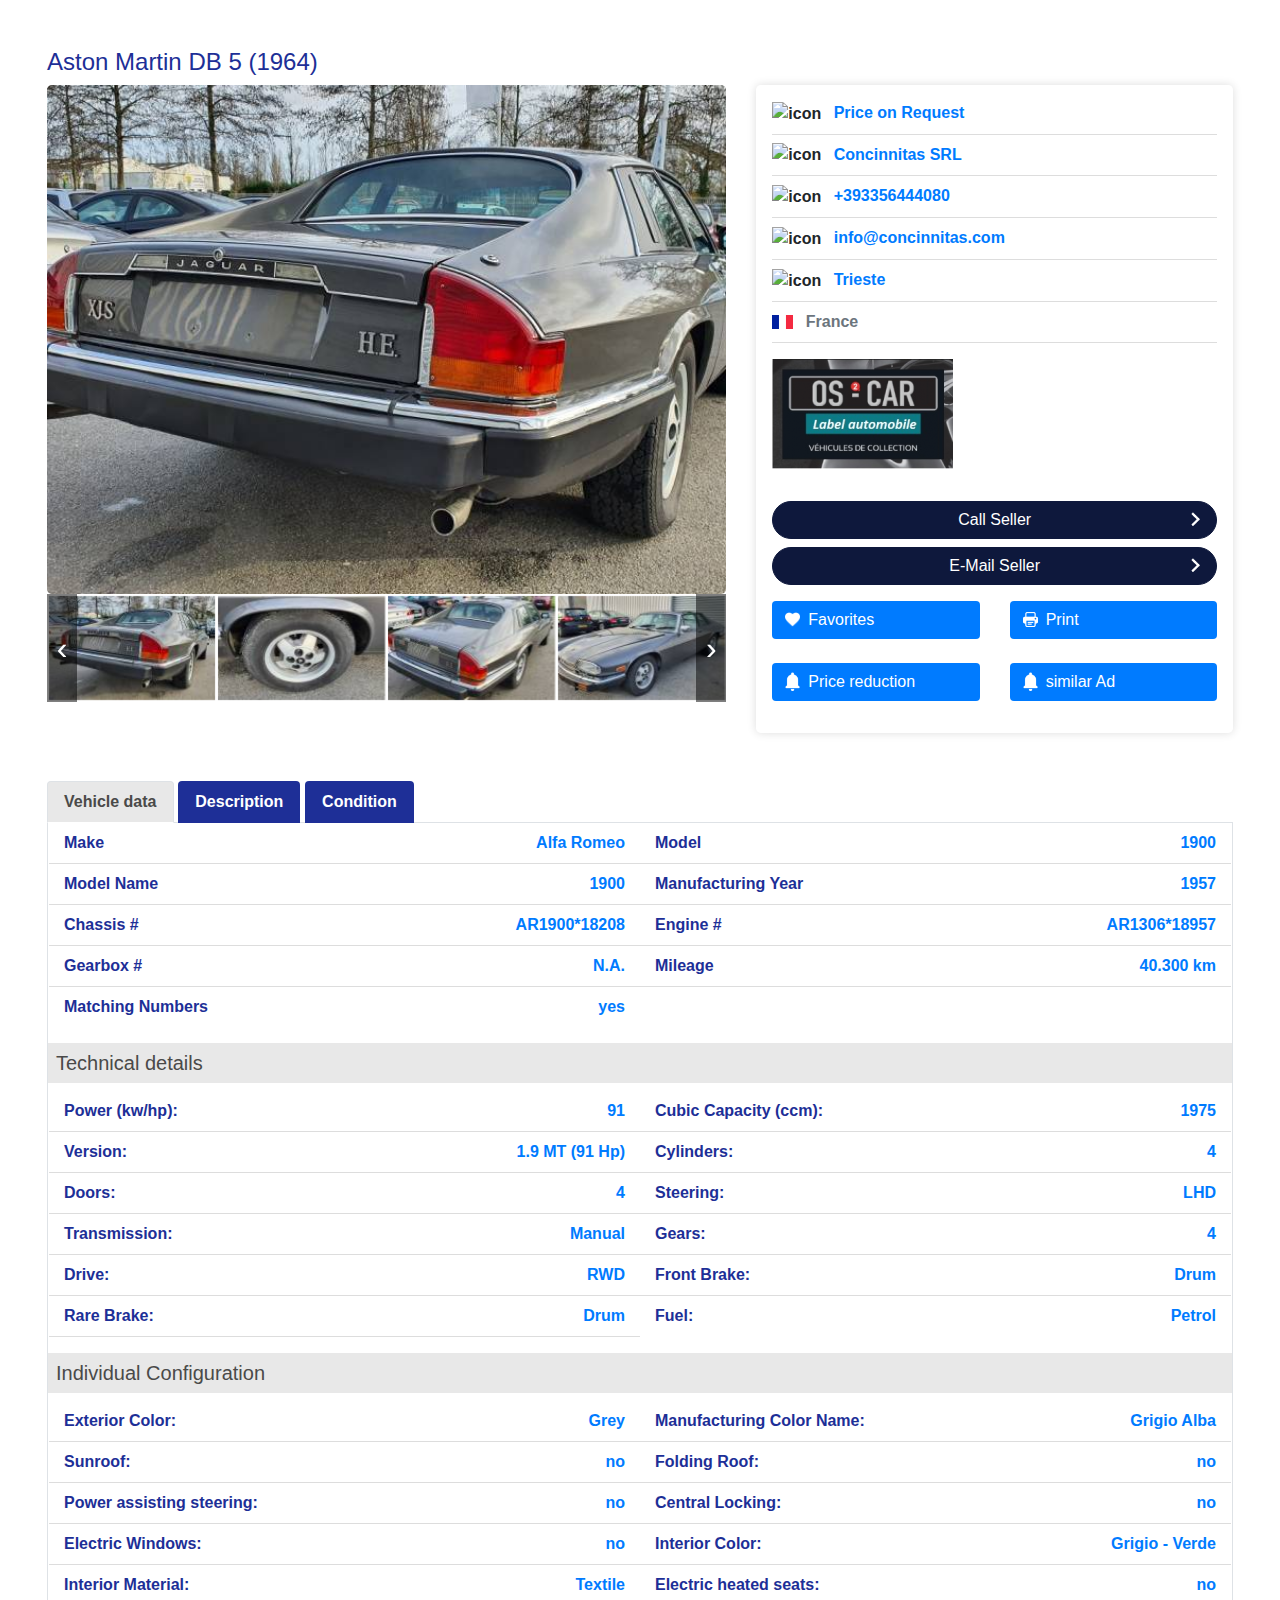
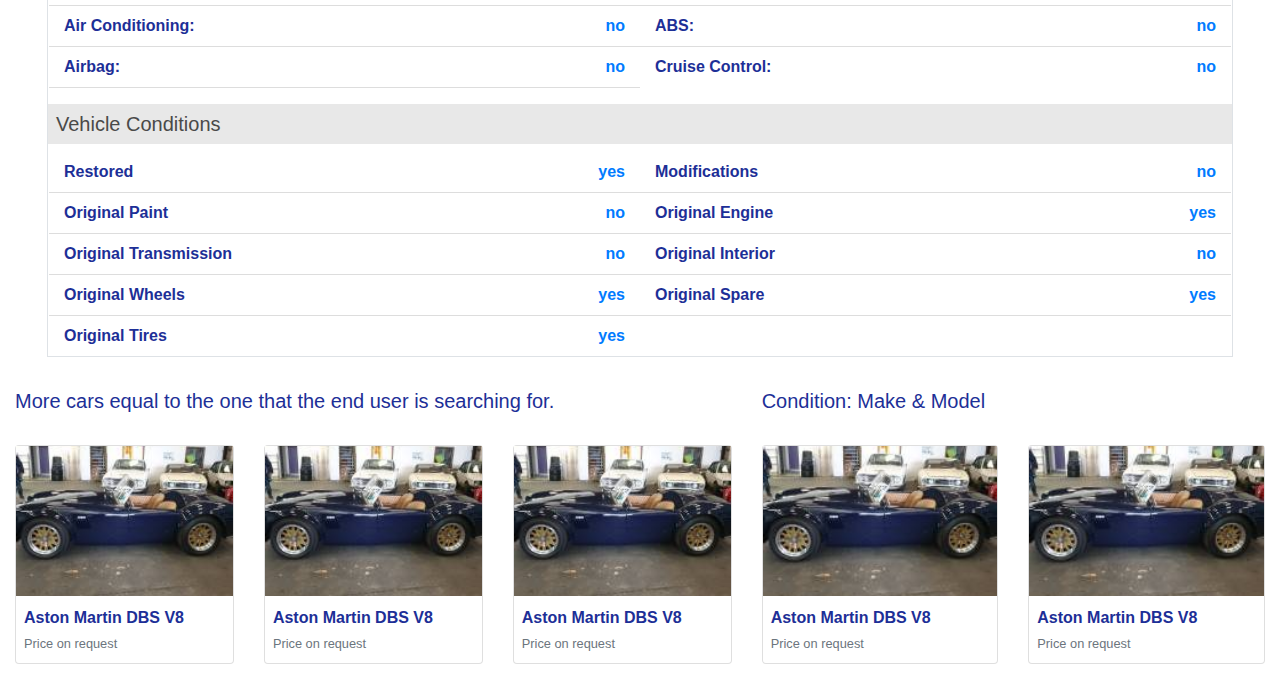
==== commit a3c51ee9: "fix issues and update pricing icons" ====
--- a/car-details.html
+++ b/car-details.html
@@ -115,28 +115,28 @@
                             <div class="row">
                                 <!--button #1-->
                                 <div class="col-6">
-                                    <a class="btn btn-block mb-2 text-white text-left d-flex align-items-center">
+                                    <a class="btn btn-block mb-4 text-white text-left d-flex align-items-center">
                                         <img class="icon mr-2" src="./imgs/car-details/favorite-icon.png" alt="favorite">
                                         Favorites
                                     </a>
                                 </div>
                                 <!--button #2-->
                                 <div class="col-6">
-                                    <a class="btn btn-block mb-2 text-white text-left d-flex align-items-center">
+                                    <a class="btn btn-block mb-4 text-white text-left d-flex align-items-center">
                                         <img class="icon mr-2" src="./imgs/car-details/print-icon.png" alt="favorite">
                                         Print
                                     </a>
                                 </div>
                                 <!--button #3-->
                                 <div class="col-6">
-                                    <a class="btn btn-block mb-2 text-white text-left d-flex align-items-center">
+                                    <a class="btn btn-block mb-4 text-white text-left d-flex align-items-center">
                                         <img class="icon mr-2" src="./imgs/car-details/notify-icon.png" alt="favorite">
                                         Price reduction
                                     </a>
                                 </div>
                                 <!--button #4-->
                                 <div class="col-6">
-                                    <a class="btn btn-block mb-2 text-white text-left d-flex align-items-center">
+                                    <a class="btn btn-block mb-4 text-white text-left d-flex align-items-center">
                                         <img class="icon mr-2" src="./imgs/car-details/notify-icon.png" alt="favorite">
                                         similar Ad
                                     </a>
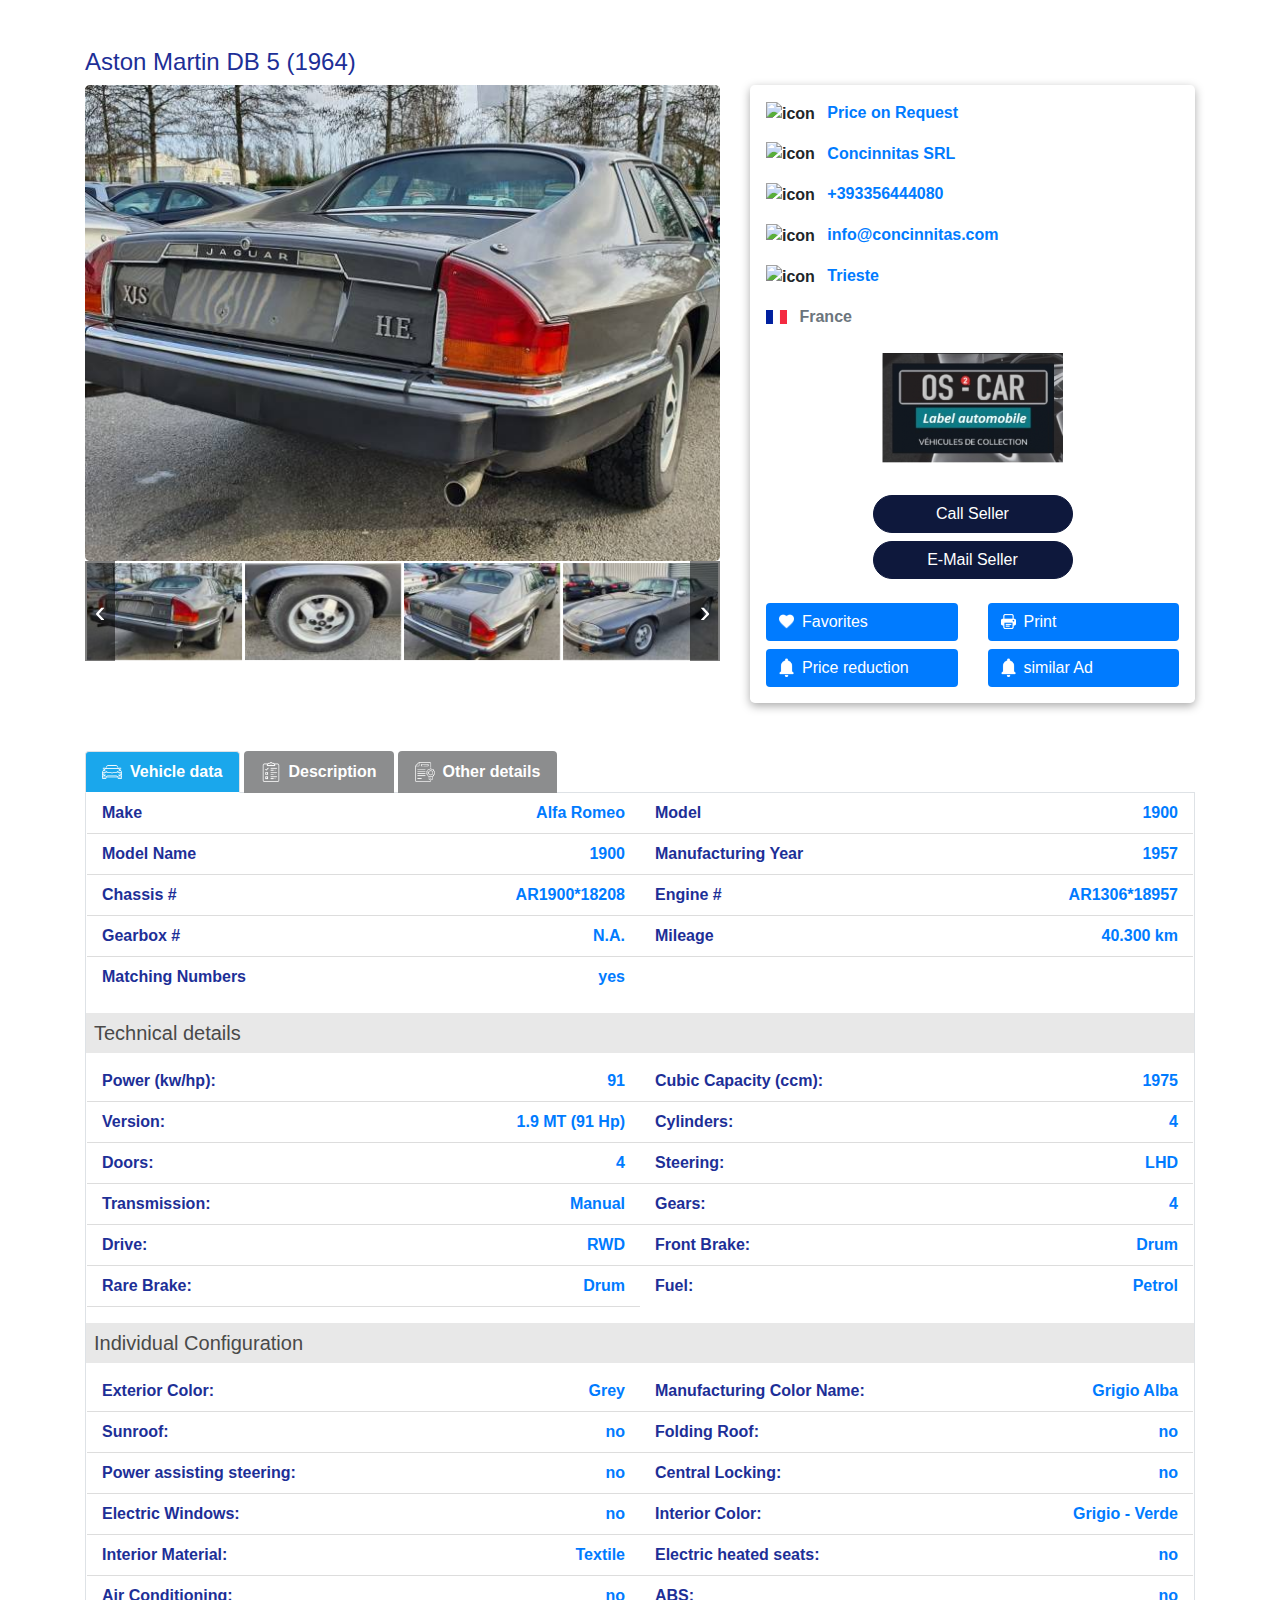
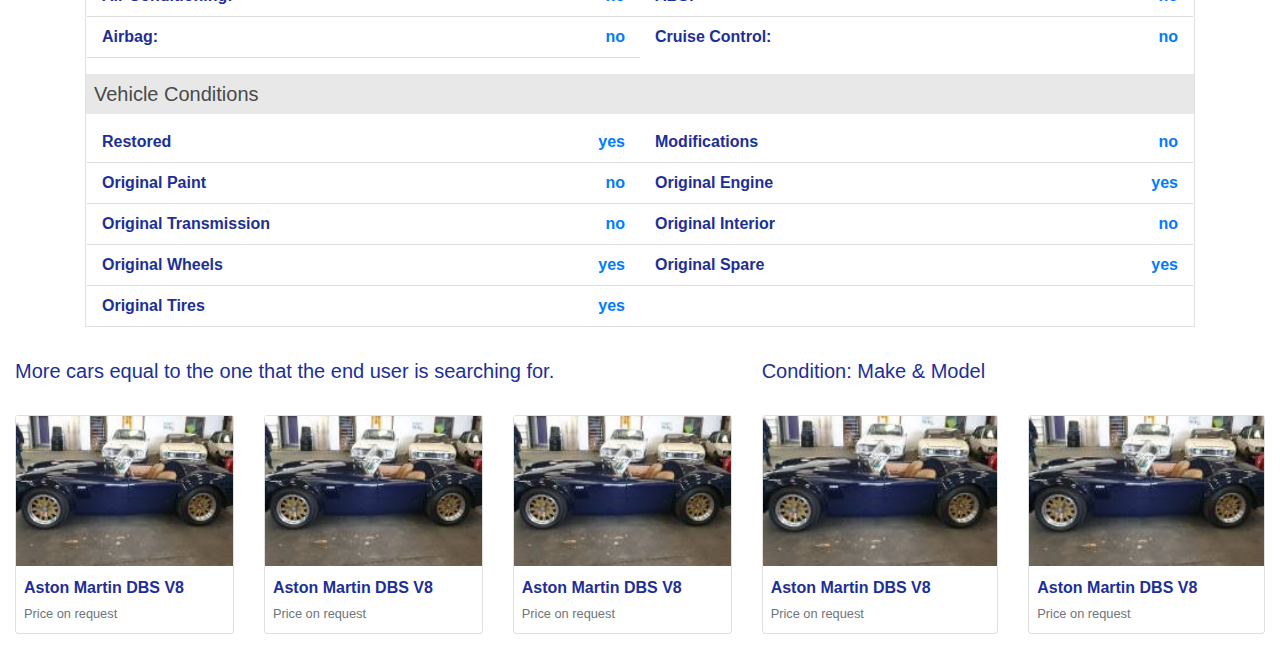
==== commit 9843da4b: "update some issues" ====
--- a/car-details.html
+++ b/car-details.html
@@ -95,48 +95,46 @@
                                 <img class="icon mr-2" src="./imgs/car-details/fr.png" alt="fr">
                                 <span class="text font-weight-bold text-secondary">France</span>
                             </li>
-                            <li class="list-item py-3 font-weight-600">
+                            <li class="list-item py-3 font-weight-600 text-center">
                                 <img src="./imgs/car-details/logo.png" alt="logo">
                             </li>
                         </ul>
                         <!--Principal buttons-->
-                        <div class="principal-buttons mb-3">
-                            <a class="btn btn-primary btn-block rounded-pill mb-2 text-white position-relative">
+                        <div class="principal-buttons mb-3 align-items-center d-flex flex-column">
+                            <a class="btn btn-primary fit-content rounded-pill mb-2 text-white position-relative">
                                 Call Seller
-                                <img class="chev-right" src="./imgs/car-details/chev-right.png" alt="chevron right">
                             </a>
-                            <a class="btn btn-primary btn-block rounded-pill mb-2 text-white position-relative">
+                            <a class="btn btn-primary fit-content rounded-pill mb-2 text-white position-relative">
                                 E-Mail Seller
-                                <img class="chev-right" src="./imgs/car-details/chev-right.png" alt="chevron right">
                             </a>
                         </div>
                         <!--Secondary buttons-->
                         <div class="secondary-buttons">
                             <div class="row">
                                 <!--button #1-->
-                                <div class="col-6">
-                                    <a class="btn btn-block mb-4 text-white text-left d-flex align-items-center">
+                                <div class="col-6 mb-2">
+                                    <a class="btn btn-block text-white text-left d-flex align-items-center">
                                         <img class="icon mr-2" src="./imgs/car-details/favorite-icon.png" alt="favorite">
                                         Favorites
                                     </a>
                                 </div>
                                 <!--button #2-->
-                                <div class="col-6">
-                                    <a class="btn btn-block mb-4 text-white text-left d-flex align-items-center">
+                                <div class="col-6 mb-2">
+                                    <a class="btn btn-block text-white text-left d-flex align-items-center">
                                         <img class="icon mr-2" src="./imgs/car-details/print-icon.png" alt="favorite">
                                         Print
                                     </a>
                                 </div>
                                 <!--button #3-->
-                                <div class="col-6">
-                                    <a class="btn btn-block mb-4 text-white text-left d-flex align-items-center">
+                                <div class="col-6 mb-2">
+                                    <a class="btn btn-block text-white text-left d-flex align-items-center">
                                         <img class="icon mr-2" src="./imgs/car-details/notify-icon.png" alt="favorite">
                                         Price reduction
                                     </a>
                                 </div>
                                 <!--button #4-->
-                                <div class="col-6">
-                                    <a class="btn btn-block mb-4 text-white text-left d-flex align-items-center">
+                                <div class="col-6 mb-2">
+                                    <a class="btn btn-block text-white text-left d-flex align-items-center">
                                         <img class="icon mr-2" src="./imgs/car-details/notify-icon.png" alt="favorite">
                                         similar Ad
                                     </a>
@@ -156,16 +154,25 @@
         <div class="container">
             <ul class="nav nav-tabs" id="myTab" role="tablist">
                 <li class="nav-item" role="presentation">
-                    <a class="nav-link font-weight-600 active" id="vehicle-data-tab" data-toggle="tab" href="#vehicle-data" role="tab"
-                        aria-controls="vehicle-data" aria-selected="true">Vehicle data</a>
+                    <a class="nav-link mr-md-1 h-100 font-weight-600 d-flex align-items-center active" id="vehicle-data-tab" data-toggle="tab" href="#vehicle-data" role="tab"
+                        aria-controls="vehicle-data" aria-selected="true">
+                        <img class="icon mr-2" src="./imgs/car-details/electric-car.png" alt="icon">
+                        <span class="txt">Vehicle data</span>
+                    </a>
                 </li>
                 <li class="nav-item" role="presentation">
-                    <a class="nav-link font-weight-600" id="description-tab" data-toggle="tab" href="#description" role="tab"
-                        aria-controls="description" aria-selected="false">Description</a>
-                </li>
-                <li class="nav-item" role="presentation">
-                    <a class="nav-link font-weight-600" id="condition-tab" data-toggle="tab" href="#condition" role="tab"
-                        aria-controls="condition" aria-selected="false">Condition</a>
+                    <a class="nav-link mr-md-1 h-100 font-weight-600 d-flex align-items-center" id="description-tab" data-toggle="tab" href="#description" role="tab"
+                    aria-controls="description" aria-selected="false">
+                    <img class="icon mr-2" src="./imgs/car-details/checklist.png" alt="icon">
+                    <span class="txt">Description</span>
+                </a>
+            </li>
+            <li class="nav-item" role="presentation">
+                <a class="nav-link mr-md-1 h-100 font-weight-600 d-flex align-items-center" id="other-details-tab" data-toggle="tab" href="#other-details" role="tab"
+                aria-controls="other-details" aria-selected="false">
+                    <img class="icon mr-2" src="./imgs/car-details/certificate.png" alt="icon">
+                        <span class="txt">Other details</span>
+                    </a>
                 </li>
             </ul>
             <div class="tab-content border-left border-right border-bottom mb-2" id="myTabContent">
@@ -365,12 +372,12 @@
                 </div>
                 <!--description Tab Content-->
                 <div class="tab-pane fade" id="description" role="tabpanel" aria-labelledby="description-tab">
-                    <p class="second-color font-weight-600 p-3">
+                    <p class="font-weight-600 p-3 mb-0">
                         Alfa 1900 Super del 1957, elegibile Mille Miglia, Asi Targa Oro con targhe nere originali TS, libretto originale , libretto uso manutenzione, libretto delle riparazioni. E' un'esemplare straordinario con originali 40.300km da nuova, da noi conosciuto da 40anni, da almeno 30 ricoverata in esposizione in una concessionaria Alfa Romeo del Friuli. E' stata totalmente restaurata e tutto documentato, in quanto la Concessionaria dopo la chiusura ha lasciato la vettura ferma all'aperto per circa un anno. Non esiste un esemplare in queste condizioni!!!!. Vettura pronta all'uso. Recentissima omologazione FIVA
                     </p>
                 </div>
                 <!--condition Tab Content-->
-                <div class="tab-pane fade" id="condition" role="tabpanel" aria-labelledby="condition-tab">
+                <div class="tab-pane fade" id="other-details" role="tabpanel" aria-labelledby="other-details-tab">
                     
                     <ul class="list-items list-unstyled px-3 mb-0 row">
                         <li class="py-2 list_item d-flex justify-content-between col-sm-6">
@@ -406,6 +413,62 @@
                             <span class="right-txt second-color font-weight-600">n.a</span>
                         </li>
                     </ul>
+                    <!--Timeline-->
+                    <h3 class="title h5 px-2 py-2 mt-3">Timeline</h3>
+                    <div class="timeline px-md-4 py-4">
+                        <div class="row">
+                            <div class="col-lg-5">
+                                <!--Timeline #1-->
+                                <div class="row mb-3 no-gutters">
+                                    <div class="col-4 col-md-2 col-lg-4 col-xl-3 mr-lg-2 gray-color">
+                                        1988-07-20
+                                    </div>
+                                    <div class="col- mr-md-2 inner-box position-relative">
+                                        <div class="square"></div>
+                                    </div>
+                                    <div class="col-6 mr-md-2 font-weight-600 main-color">
+                                        Was built in torino
+                                    </div>
+                                </div>
+                                <!--Timeline #2-->
+                                <div class="row mb-3 no-gutters">
+                                    <div class="col-4 col-md-2 col-lg-4 col-xl-3 mr-lg-2 gray-color">
+                                        1995-06-21
+                                    </div>
+                                    <div class="col- mr-md-2 inner-box position-relative">
+                                        <div class="square"></div>
+                                    </div>
+                                    <div class="col-6 mr-md-2 font-weight-600 main-color">
+                                        Was shipped to the United States
+                                    </div>
+                                </div>
+                                <!--Timeline #3-->
+                                <div class="row mb-3 no-gutters">
+                                    <div class="col-4 col-md-2 col-lg-4 col-xl-3 mr-lg-2 gray-color">
+                                        2006-06-17
+                                    </div>
+                                    <div class="col- mr-md-2 inner-box position-relative">
+                                        <div class="square"></div>
+                                    </div>
+                                    <div class="col-6 mr-md-2 font-weight-600 main-color">
+                                        Shipped to Italy
+                                    </div>
+                                </div>
+                                <!--Timeline #4-->
+                                <div class="row mb-3 no-gutters">
+                                    <div class="col-4 col-md-2 col-lg-4 col-xl-3 mr-lg-2 gray-color">
+                                        2007-06-20
+                                    </div>
+                                    <div class="col- mr-md-2 inner-box position-relative">
+                                        <div class="square"></div>
+                                    </div>
+                                    <div class="col-6 mr-md-2 font-weight-600 main-color">
+                                        Used during rolling James Bond Film
+                                    </div>
+                                </div>
+                            </div>
+                        </div>
+                    </div>
                 </div>
             </div>
         </div>
--- a/css/car-details.css
+++ b/css/car-details.css
@@ -1,15 +1,4 @@
-@media(min-width: 1200px) {
-    .container {
-        margin: 0 auto;
-        max-width: 95%;
-    }
-}
-@media(min-width: 576px) and (max-width: 1199px) {
-    .container {
-        margin: 0 auto;
-        max-width: 95%;
-    }
-}
+
 .font-weight-600
 {
     font-weight: 600;
@@ -21,6 +10,10 @@
 .second-color
 {
     color: #007bff;
+}
+.gray-color
+{
+    color: #8c8d8e;
 }
 .btn-primary,
 .btn-primary:hover,
@@ -60,7 +53,7 @@
 /*Start section_1*/
 .section_1 .inner-box
 {
-    box-shadow: 0px 0px 10px #ddd;
+    box-shadow: 0px 3px 10px #aaa;
 }
 .section_1 .owl-carousel .owl-item img
 {
@@ -137,21 +130,13 @@
 {
     opacity: 1;
 }
-.section_1 .list-item
-{
-    border-bottom: 1px solid #ddd;
-}
 .section_1 .list-item:last-of-type
 {
     border-bottom: none;
 }
-.section_1 .principal-buttons .chev-right
-{
-    width: 10px;
-    position: absolute;
-    top: 50%;
-    right: 1rem;
-    transform: translateY(-50%);
+.section_1 .principal-buttons .btn
+{
+    width: 200px;
 }
 .section_1 .secondary-buttons .btn
 {
@@ -177,22 +162,63 @@
     background-color: #e8e8e8;
     color: #4a4a49;
 }
+.section_2 .nav-tabs .icon
+{
+    width: 20px;
+}
 .section_2 .nav-tabs .nav-link
 {
-    background-color: #1e2f97;
-    color: #fff;
-    margin-right: .3rem;
+    background-color: #8c8d8e;
+    color: #fff;
 }
 .section_2 .nav-tabs .nav-link.active
 {
-    background-color: #e8e8e8;
-    color: #4a4a49;
+    background-color: #1aa7ec;
+    color: #fff;
+}
+.section_2 .timeline .inner-box::after
+{
+    content: "";
+    position: absolute;
+    top: 50%;
+    left: 50%;
+    width: 3px;
+    height: 200%;
+    z-index: 1;
+    background-color: #d4d4d4;
+    transform: translate(-50%, -50%);
+}
+.section_2 .timeline .square
+{
+    width: 20px;
+    height: 20px;
+    border-radius: .4rem;
+    background-color: #007bff;
+    position: relative;
+    border: 3px solid #fff;
+    z-index: 2;
+    box-sizing: content-box;
+}
+.section_2 .timeline .square::after
+{
+    content: "";
+    position: absolute;
+    top: 50%;
+    left: 50%;
+    width: 70%;
+    height: 70%;
+    border-radius: 50%;
+    background-color: #fff;
+    transform: translate(-50%, -50%);
 }
 @media (max-width: 767px) {
-    .section_2 .nav-tabs .nav-link
+    .section_2 .nav-tabs .nav-link .txt
     {
-        font-size: .76rem;
-        margin-right: 0;
+        display: none;
+    }
+    .section_2 .nav-tabs .nav-link.active .txt
+    {
+        display: block;
     }
 }
 /*End section_2*/
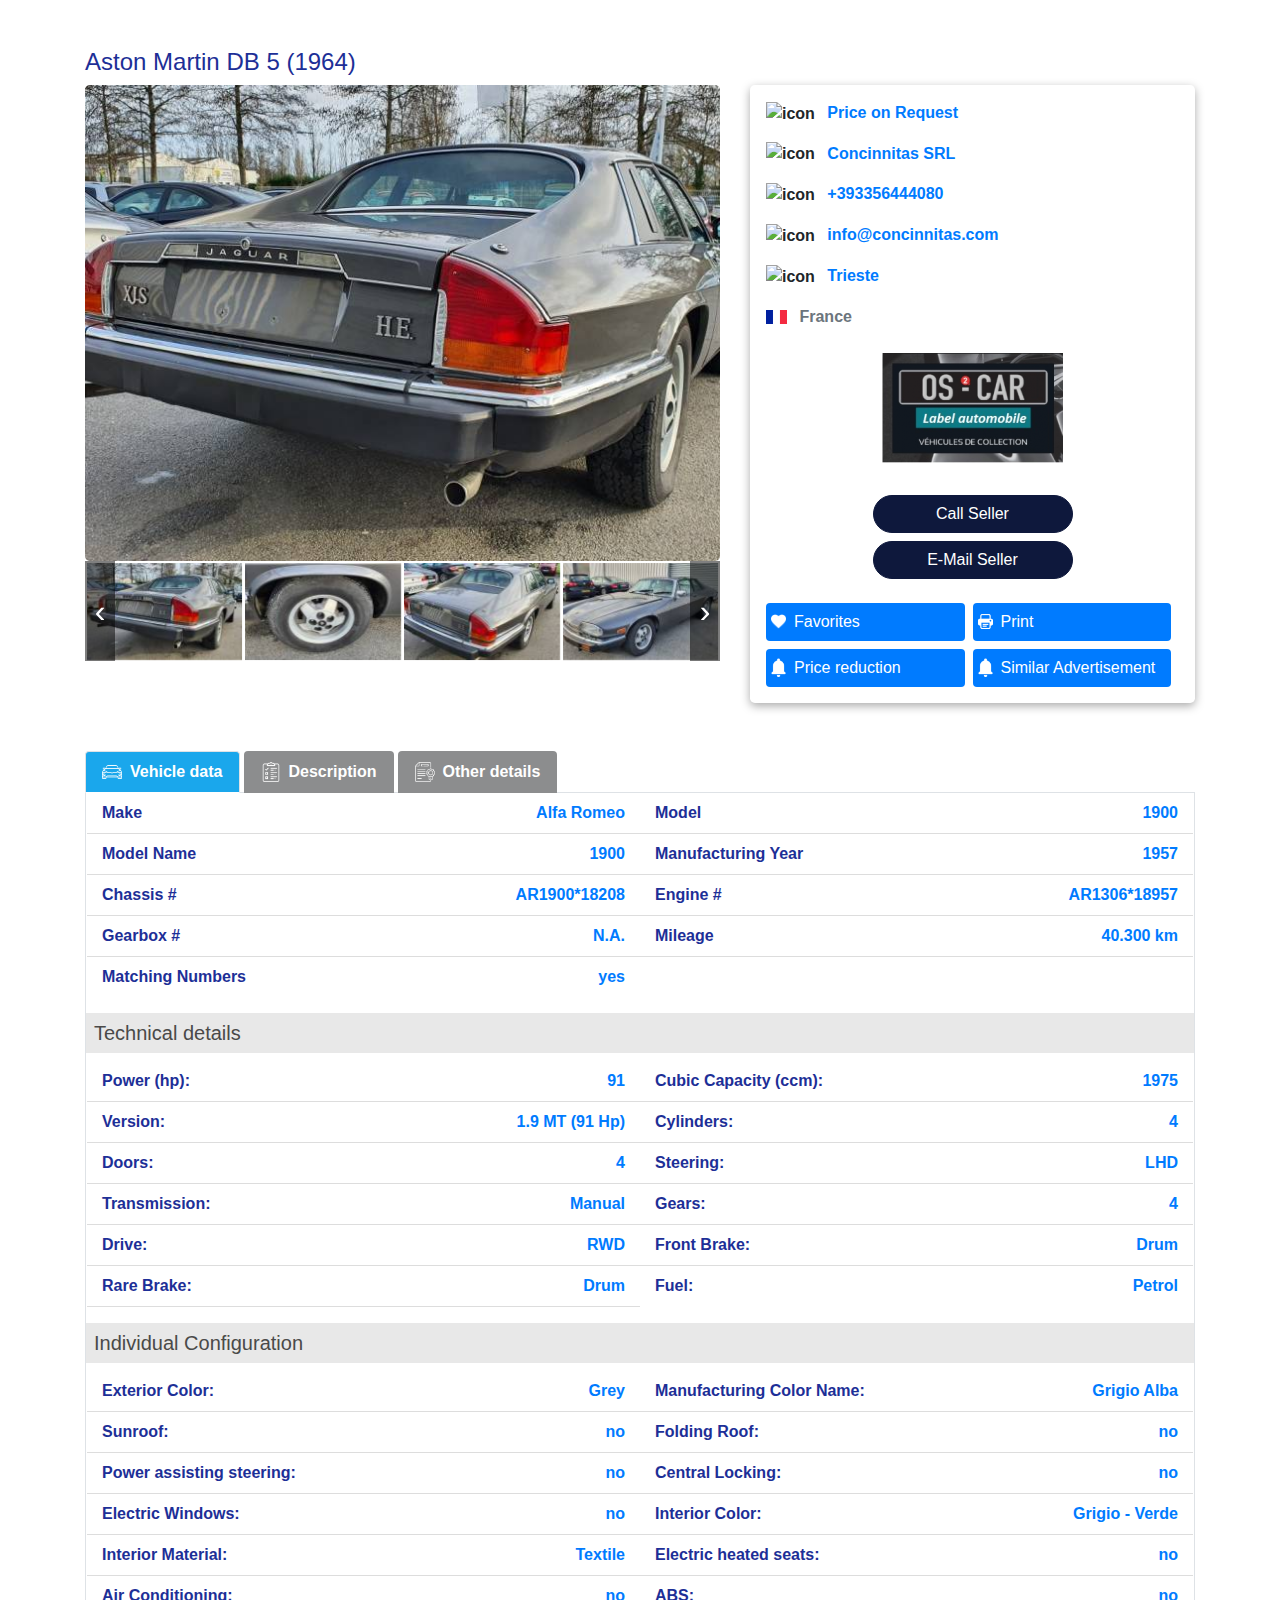
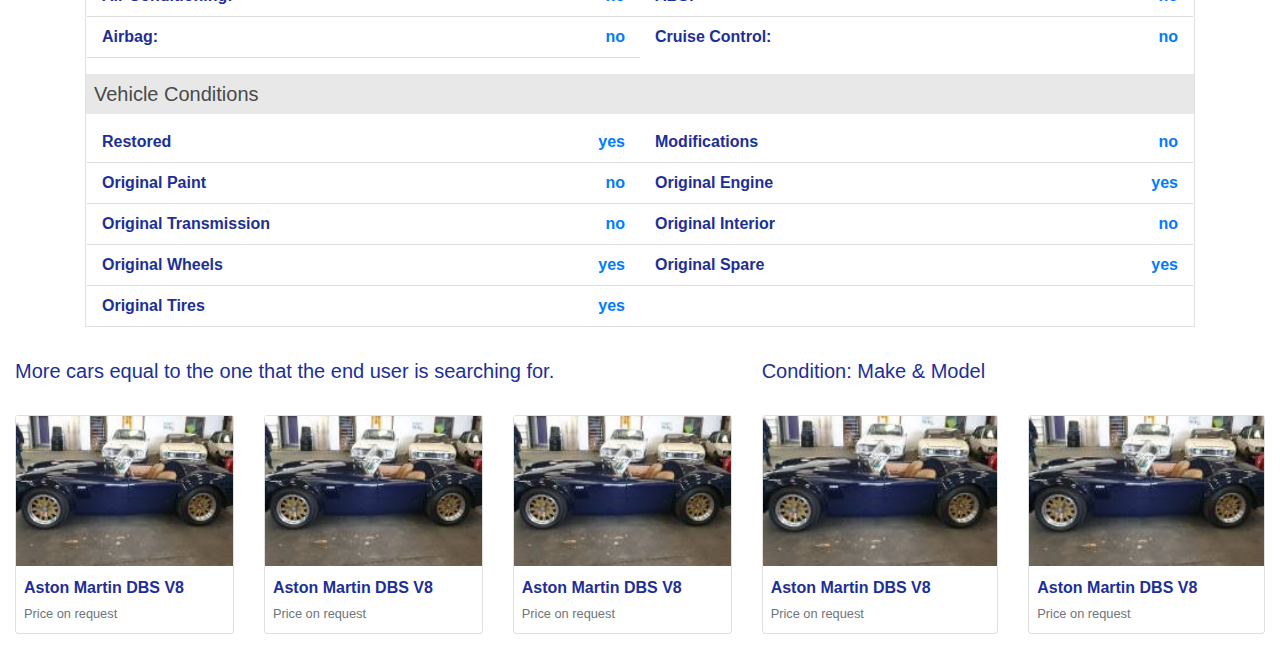
==== commit 75d63728: "some edits" ====
--- a/car-details.html
+++ b/car-details.html
@@ -69,7 +69,7 @@
                 </div>
                 <!--Right Section-->
                 <div class="col-lg-5">
-                    <div class="inner-box px-3 py-2 rounded-lg h-100">
+                    <div class="inner-box px-3 px-lg-2 px-xl-3 py-2 rounded-lg h-100">
                         <ul class="list-unstyled list-items">
                             <li class="list-item py-2 font-weight-600">
                                 <img class="icon mr-2" src="./imgs/car-details/coins.png" alt="icon">
@@ -110,33 +110,33 @@
                         </div>
                         <!--Secondary buttons-->
                         <div class="secondary-buttons">
-                            <div class="row">
+                            <div class="row no-gutters">
                                 <!--button #1-->
-                                <div class="col-6 mb-2">
-                                    <a class="btn btn-block text-white text-left d-flex align-items-center">
+                                <div class="col-6 mb-2 pr-2">
+                                    <a class="btn btn-block text-white text-left d-flex align-items-center px-1">
                                         <img class="icon mr-2" src="./imgs/car-details/favorite-icon.png" alt="favorite">
                                         Favorites
                                     </a>
                                 </div>
                                 <!--button #2-->
-                                <div class="col-6 mb-2">
-                                    <a class="btn btn-block text-white text-left d-flex align-items-center">
+                                <div class="col-6 mb-2 pr-2">
+                                    <a class="btn btn-block text-white text-left d-flex align-items-center px-1">
                                         <img class="icon mr-2" src="./imgs/car-details/print-icon.png" alt="favorite">
                                         Print
                                     </a>
                                 </div>
                                 <!--button #3-->
-                                <div class="col-6 mb-2">
-                                    <a class="btn btn-block text-white text-left d-flex align-items-center">
+                                <div class="col-md-6 mb-2 pr-2">
+                                    <a class="btn btn-block text-white text-left d-flex align-items-center px-1">
                                         <img class="icon mr-2" src="./imgs/car-details/notify-icon.png" alt="favorite">
                                         Price reduction
                                     </a>
                                 </div>
                                 <!--button #4-->
-                                <div class="col-6 mb-2">
-                                    <a class="btn btn-block text-white text-left d-flex align-items-center">
+                                <div class="col-md-6 mb-2 pr-2">
+                                    <a class="btn btn-block text-white text-left d-flex align-items-center px-1">
                                         <img class="icon mr-2" src="./imgs/car-details/notify-icon.png" alt="favorite">
-                                        similar Ad
+                                        Similar Advertisement
                                     </a>
                                 </div>
                             </div>
@@ -221,7 +221,7 @@
                     <h3 class="title h5 px-2 py-2 mt-3">Technical details</h3>
                     <ul class="list-items list-unstyled px-3 mb-0 row">
                         <li class="py-2 list_item d-flex justify-content-between col-sm-6">
-                            <span class="left-txt main-color font-weight-600">Power (kw/hp):</span>
+                            <span class="left-txt main-color font-weight-600">Power (hp):</span>
                             <span class="right-txt second-color font-weight-600">91</span>
                         </li>
                         <li class="py-2 list_item d-flex justify-content-between col-sm-6">
--- a/css/car-details.css
+++ b/css/car-details.css
@@ -1,3 +1,12 @@
+
+
+@media(min-width: 768px) and (max-width: 1199px) {
+    .container
+    {
+        max-width: 95%;
+    }
+}
+
 
 .font-weight-600
 {
@@ -146,6 +155,12 @@
 {
     width: 15px;
 }
+@media(min-width: 768px) and (max-width: 1199px) {
+    .section_1 .secondary-buttons .btn
+    {
+        font-size: .85rem;
+    }
+}
 /*End section_1*/
 
 /*Start section_2*/
